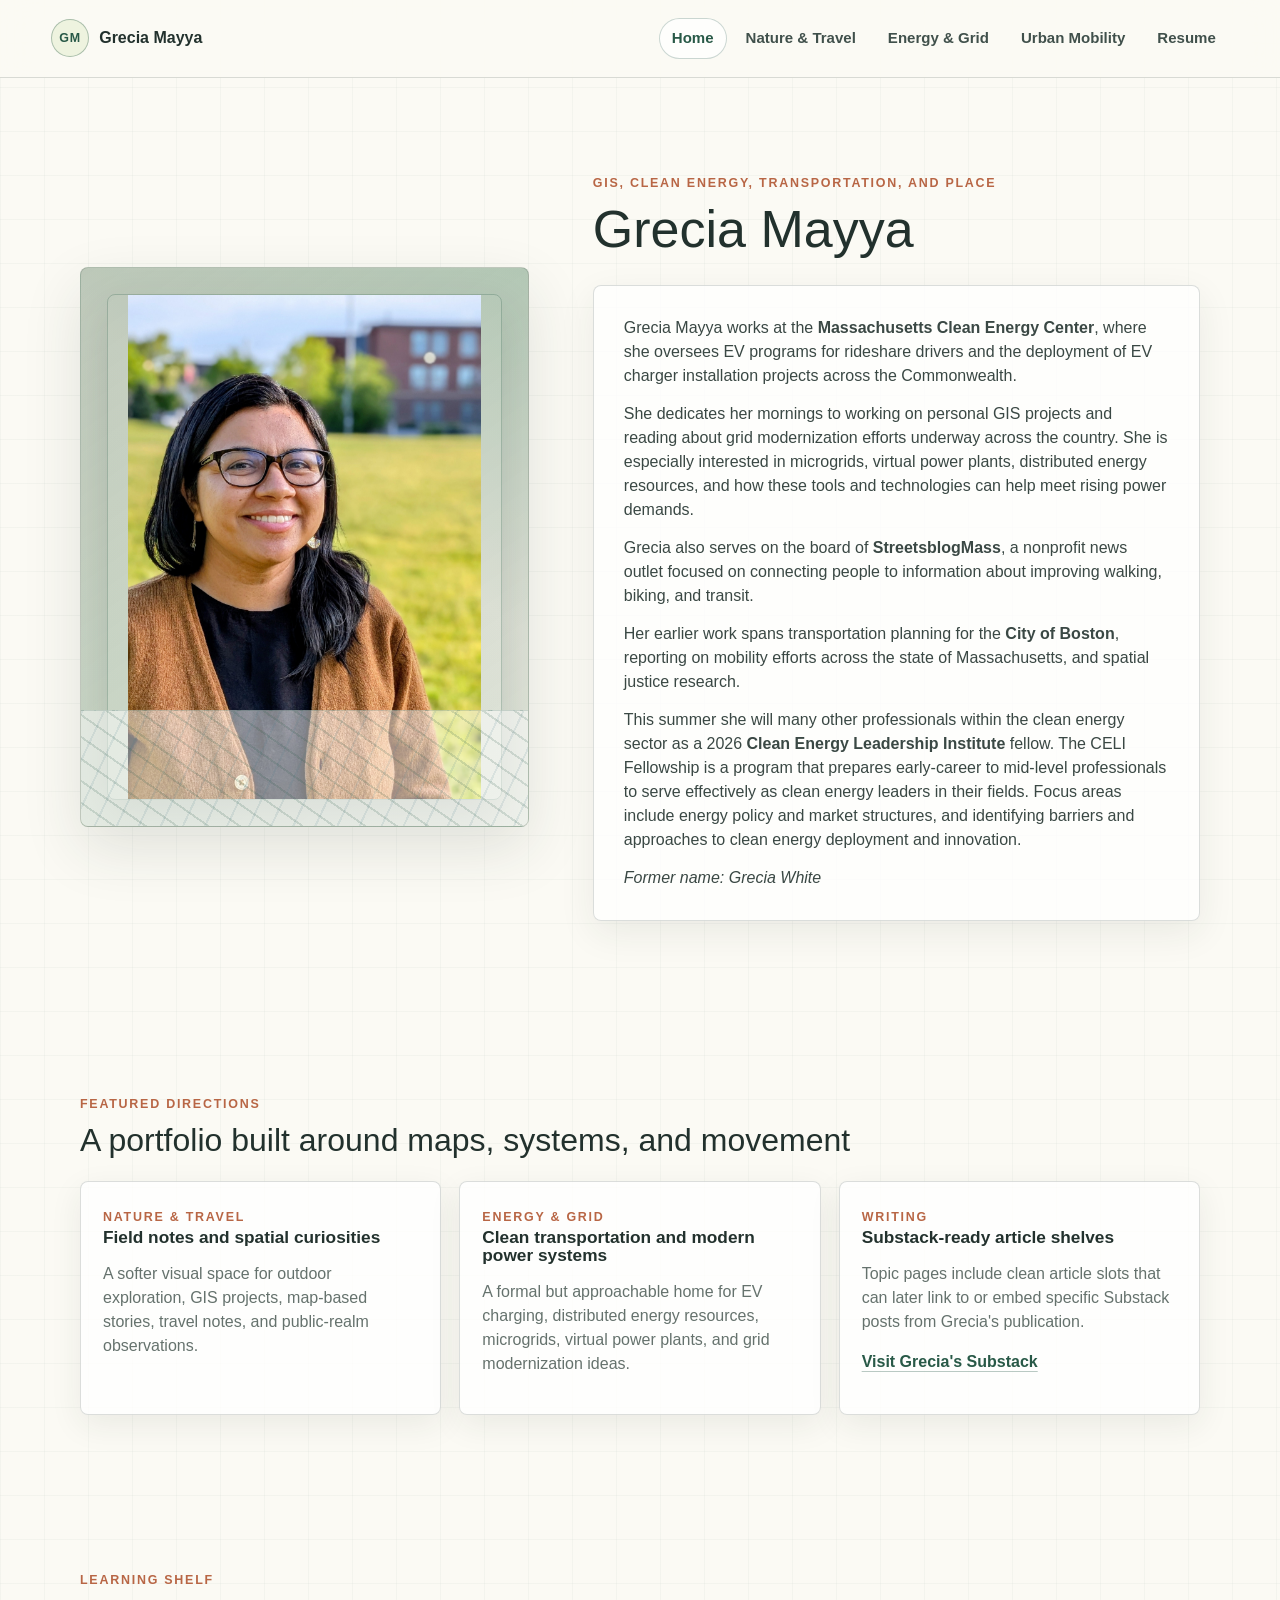
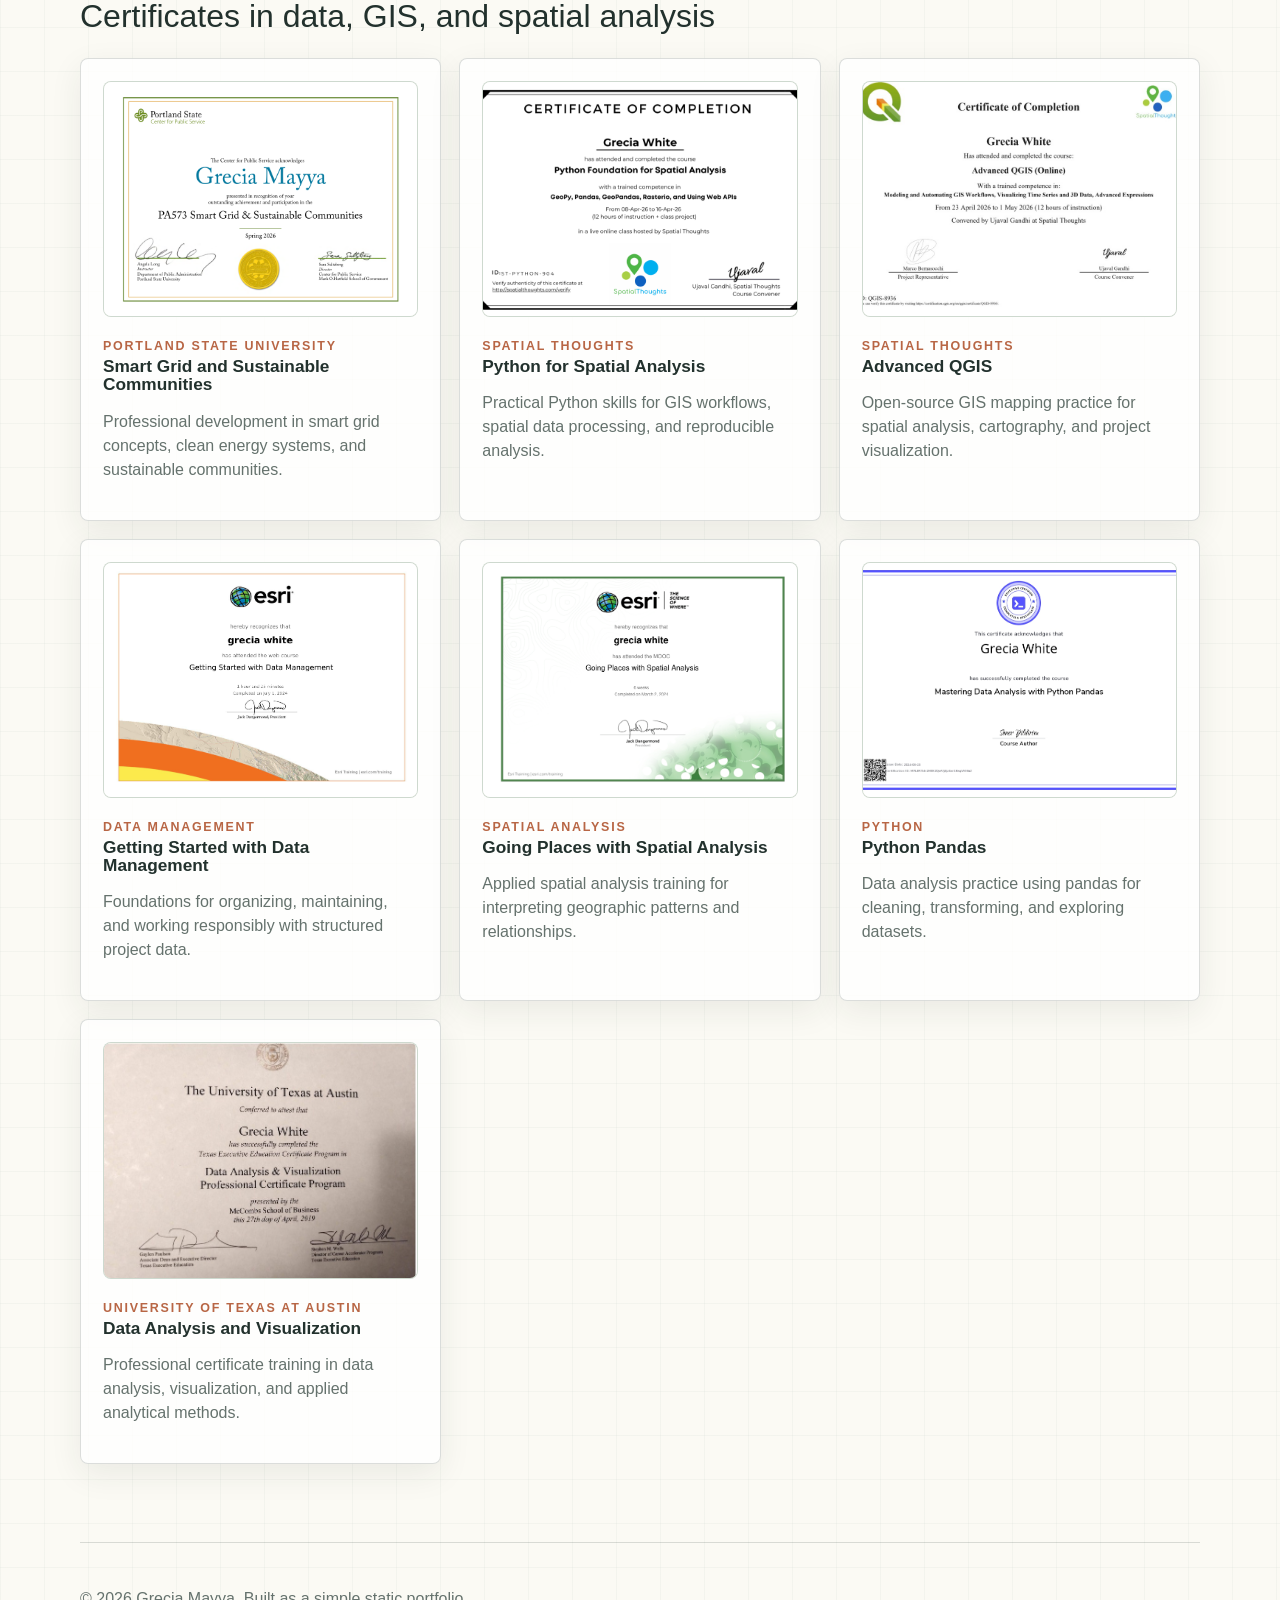
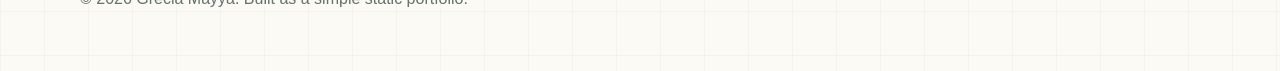
==== index.html @ 23f33b99 "Publish personal website" ====
<!doctype html>
<html lang="en">
  <head>
    <meta charset="utf-8">
    <meta name="viewport" content="width=device-width, initial-scale=1">
    <title>Grecia Mayya | GIS, Energy, and Public Realm</title>
    <meta
      name="description"
      content="Personal website for Grecia Mayya, featuring work across clean energy, GIS, transportation, nature, and public-interest maps."
    >
    <link rel="stylesheet" href="styles.css">
  </head>
  <body>
    <header class="site-header">
      <a class="brand" href="index.html" aria-label="Grecia Mayya home">
        <span class="brand-mark" aria-hidden="true">GM</span>
        <span>Grecia Mayya</span>
      </a>
      <nav class="site-nav" aria-label="Primary navigation">
        <a class="active" href="index.html">Home</a>
        <a href="nature-travel.html">Nature &amp; Travel</a>
        <a href="energy-grid.html">Energy &amp; Grid</a>
        <a href="urban-mobility.html">Urban Mobility</a>
        <a href="resume.html">Resume</a>
      </nav>
    </header>

    <main>
      <section class="hero home-hero" aria-labelledby="home-title">
        <div class="portrait-panel">
          <img class="portrait-photo" src="assets/headshot.jpg" alt="Headshot of Grecia Mayya">
          <div class="map-strip" aria-hidden="true"></div>
        </div>

        <div class="hero-copy">
          <p class="eyebrow">GIS, clean energy, transportation, and place</p>
          <h1 id="home-title">Grecia Mayya</h1>
         
          <div class="bio-card">
            <p>
              Grecia Mayya works at the <strong>Massachusetts Clean Energy Center</strong>, where she oversees EV
              programs for rideshare drivers and the deployment of EV charger installation projects
              across the Commonwealth.
            </p>
            <p>
              She dedicates her mornings to working on personal GIS projects and reading about grid modernization
              efforts underway across the country. She is especially
              interested in microgrids, virtual power plants, distributed energy resources, and how
              these tools and technologies can help meet rising power demands.
            </p>
            <p>
              Grecia also serves on the board of <strong>StreetsblogMass</strong>, a nonprofit news outlet focused on
              connecting people to information about improving walking, biking, and transit.
            </p>
            <p>
              Her earlier work spans transportation planning for the <strong>City of Boston</strong>, 
              reporting on mobility efforts across the state of Massachusetts, and
              spatial justice research.
            </p>
            <p>

              This summer she will many other professionals within the clean energy sector 
              as a 2026 <strong>Clean Energy Leadership Institute</strong> fellow. The CELI Fellowship is a program that prepares 
              early-career to mid-level professionals to serve effectively as clean energy leaders in their fields.
              Focus areas include energy policy and market structures, and identifying barriers and approaches 
              to clean energy deployment and innovation.

              </p>
<p>
 
              <em>Former name: Grecia White</em>
            </p>
          </div>
        </div>
      </section>

      <section class="section overview-section" aria-labelledby="featured-work">
        <div class="section-heading">
          <p class="eyebrow">Featured directions</p>
          <h2 id="featured-work">A portfolio built around maps, systems, and movement</h2>
        </div>
        <div class="feature-grid">
          <article class="feature-card">
            <span class="card-kicker">Nature &amp; Travel</span>
            <h3>Field notes and spatial curiosities</h3>
            <p>
              A softer visual space for outdoor exploration, GIS projects, map-based stories, travel
              notes, and public-realm observations.
            </p>
          </article>
          <article class="feature-card">
            <span class="card-kicker">Energy &amp; Grid</span>
            <h3>Clean transportation and modern power systems</h3>
            <p>
              A formal but approachable home for EV charging, distributed energy resources,
              microgrids, virtual power plants, and grid modernization ideas.
            </p>
          </article>
          <article class="feature-card">
            <span class="card-kicker">Writing</span>
            <h3>Substack-ready article shelves</h3>
            <p>
              Topic pages include clean article slots that can later link to or embed specific
              Substack posts from Grecia's publication.
            </p>
            <a class="text-link" href="https://greciawhite.substack.com" target="_blank" rel="noreferrer">
              Visit Grecia's Substack
            </a>
          </article>
        </div>
      </section>

      <section class="section certificate-section" aria-labelledby="certificates-title">
        <div class="section-heading split-heading">
          <div>
            <p class="eyebrow">Learning shelf</p>
            <h2 id="certificates-title">Certificates in data, GIS, and spatial analysis</h2>
          </div>
        </div>

        <div class="certificate-grid">
          <a class="certificate-card" href="assets/certificates/Grecia Mayya  Smart Grid Certificate (1).pdf" target="_blank" rel="noreferrer">
            <img class="certificate-preview" src="assets/certificates/smart-grid-certificate.png" alt="Smart Grid and Sustainable Communities certificate preview">
            <span class="card-kicker">Portland State University</span>
            <h3>Smart Grid and Sustainable Communities</h3>
            <p>Professional development in smart grid concepts, clean energy systems, and sustainable communities.</p>
          </a>

          <a class="certificate-card" href="assets/certificates/spatial-thoughts-python.pdf" target="_blank" rel="noreferrer">
            <img class="certificate-preview" src="assets/certificates/spatial-thoughts-python.png" alt="Python for Spatial Analysis certificate preview">
            <span class="card-kicker">Spatial Thoughts</span>
            <h3>Python for Spatial Analysis</h3>
            <p>Practical Python skills for GIS workflows, spatial data processing, and reproducible analysis.</p>
          </a>

          <a class="certificate-card" href="assets/certificates/spatial-thoughts-qgis.jpg" target="_blank" rel="noreferrer">
            <img class="certificate-preview" src="assets/certificates/spatial-thoughts-qgis.jpg" alt="QGIS certificate preview">
            <span class="card-kicker">Spatial Thoughts</span>
            <h3>Advanced QGIS</h3>
            <p>Open-source GIS mapping practice for spatial analysis, cartography, and project visualization.</p>
          </a>

          <a class="certificate-card" href="assets/certificates/data-management.pdf" target="_blank" rel="noreferrer">
            <img class="certificate-preview" src="assets/certificates/data-management.png" alt="Getting Started with Data Management certificate preview">
            <span class="card-kicker">Data management</span>
            <h3>Getting Started with Data Management</h3>
            <p>Foundations for organizing, maintaining, and working responsibly with structured project data.</p>
          </a>

          <a class="certificate-card" href="assets/certificates/spatial-analysis.pdf" target="_blank" rel="noreferrer">
            <img class="certificate-preview" src="assets/certificates/spatial-analysis.png" alt="Going Places with Spatial Analysis certificate preview">
            <span class="card-kicker">Spatial analysis</span>
            <h3>Going Places with Spatial Analysis</h3>
            <p>Applied spatial analysis training for interpreting geographic patterns and relationships.</p>
          </a>

          <a class="certificate-card" href="assets/certificates/python-pandas.pdf" target="_blank" rel="noreferrer">
            <img class="certificate-preview" src="assets/certificates/python-pandas.png" alt="Python Pandas certificate preview">
            <span class="card-kicker">Python</span>
            <h3>Python Pandas</h3>
            <p>Data analysis practice using pandas for cleaning, transforming, and exploring datasets.</p>
          </a>

          <a class="certificate-card" href="assets/certificates/UT_Data_Analysis.jpg" target="_blank" rel="noreferrer">
            <img class="certificate-preview" src="assets/certificates/UT_Data_Analysis.jpg" alt="UT Data Analysis certificate preview">
            <span class="card-kicker">University of Texas at Austin</span>
            <h3>Data Analysis and Visualization</h3>
            <p>Professional certificate training in data analysis, visualization, and applied analytical methods.</p>
          </a>
        </div>
      </section>
    </main>

    <footer class="site-footer">
      <p>&copy; 2026 Grecia Mayya. Built as a simple static portfolio.</p>
    </footer>
  </body>
</html>
---- styles.css ----
:root {
  --ink: #22312d;
  --muted: #65726d;
  --paper: #fbfaf4;
  --paper-warm: #f4f0e3;
  --surface: #ffffff;
  --surface-soft: #f7f8ef;
  --forest: #285947;
  --moss: #7f9d73;
  --fern: #dce7c9;
  --clay: #b86645;
  --river: #4b7c8a;
  --grid: #2f5268;
  --gold: #d6a94b;
  --line: rgba(34, 49, 45, 0.16);
  --shadow: 0 22px 60px rgba(36, 49, 43, 0.12);
  --radius: 8px;
  --max-width: 1120px;
  --font-main: "Antique Olive", "Arial Nova", Arial, "Helvetica Neue", Helvetica, sans-serif;
  --font-display: "Aptos Display", "Segoe UI", "Helvetica Neue", Arial, sans-serif;
}

* {
  box-sizing: border-box;
}

html {
  color: var(--ink);
  background: var(--paper);
  font-family: var(--font-main);
  line-height: 1.5;
}

body {
  margin: 0;
  min-width: 320px;
  background:
    linear-gradient(90deg, rgba(40, 89, 71, 0.035) 1px, transparent 1px),
    linear-gradient(0deg, rgba(40, 89, 71, 0.035) 1px, transparent 1px),
    var(--paper);
  background-size: 44px 44px;
}

body.nature-page,
body.energy-page,
body.mobility-page,
body.resume-page {
  background:
    linear-gradient(90deg, rgba(184, 102, 69, 0.035) 1px, transparent 1px),
    linear-gradient(0deg, rgba(75, 124, 138, 0.035) 1px, transparent 1px),
    #fbf8f1;
  background-size: 52px 52px, 52px 52px, auto;
}

a {
  color: inherit;
}

.site-header {
  position: sticky;
  top: 0;
  z-index: 10;
  display: flex;
  align-items: center;
  justify-content: space-between;
  gap: 24px;
  padding: 18px clamp(18px, 4vw, 52px);
  border-bottom: 1px solid var(--line);
  background: rgba(251, 250, 244, 0.92);
  backdrop-filter: blur(16px);
}

.brand {
  display: inline-flex;
  align-items: center;
  gap: 10px;
  color: var(--ink);
  font-weight: 800;
  text-decoration: none;
  white-space: nowrap;
}

.brand-mark {
  display: inline-grid;
  width: 38px;
  height: 38px;
  place-items: center;
  border: 1px solid rgba(40, 89, 71, 0.35);
  border-radius: 50%;
  background: #eef3df;
  color: var(--forest);
  font-size: 0.78rem;
  letter-spacing: 0.08em;
}

.site-nav {
  display: flex;
  align-items: center;
  justify-content: flex-end;
  gap: 6px;
  flex-wrap: wrap;
}

.site-nav a {
  min-height: 40px;
  display: inline-flex;
  align-items: center;
  padding: 8px 12px;
  border: 1px solid transparent;
  border-radius: 999px;
  color: #40504b;
  font-size: 0.94rem;
  font-weight: 700;
  text-decoration: none;
}

.site-nav a:hover,
.site-nav a:focus-visible,
.site-nav a.active {
  border-color: rgba(40, 89, 71, 0.24);
  background: rgba(255, 255, 255, 0.78);
  color: var(--forest);
  outline: none;
}

main {
  width: min(var(--max-width), calc(100% - 32px));
  margin: 0 auto;
}

.hero,
.page-hero {
  padding: clamp(48px, 8vw, 96px) 0;
}

.home-hero {
  display: grid;
  grid-template-columns: minmax(280px, 0.85fr) minmax(320px, 1.15fr);
  gap: clamp(28px, 5vw, 64px);
  align-items: center;
  min-height: calc(100vh - 78px);
}

.portrait-panel {
  position: relative;
  min-height: 560px;
  border: 1px solid var(--line);
  border-radius: 8px;
  overflow: hidden;
  background:
    linear-gradient(145deg, rgba(40, 89, 71, 0.28), rgba(75, 124, 138, 0.12)),
    linear-gradient(35deg, #e8eedb 0%, #faf5e8 58%, #d8e4d0 100%);
  box-shadow: var(--shadow);
}

.portrait-photo {
  position: absolute;
  inset: 26px;
  border: 1px solid rgba(40, 89, 71, 0.26);
  border-radius: 8px;
  width: calc(100% - 52px);
  height: calc(100% - 52px);
  object-fit: contain;
  object-position: center;
  box-shadow: 0 18px 44px rgba(36, 49, 43, 0.16);
}

.map-strip {
  position: absolute;
  right: 0;
  bottom: 0;
  left: 0;
  height: 116px;
  border-top: 1px solid rgba(40, 89, 71, 0.18);
  background:
    repeating-linear-gradient(35deg, rgba(40, 89, 71, 0.16) 0 2px, transparent 2px 18px),
    repeating-linear-gradient(115deg, rgba(75, 124, 138, 0.12) 0 2px, transparent 2px 20px),
    rgba(255, 255, 255, 0.5);
}

.hero-copy {
  max-width: 680px;
}

.eyebrow,
.card-kicker {
  margin: 0 0 10px;
  color: var(--clay);
  font-size: 0.78rem;
  font-weight: 850;
  letter-spacing: 0.14em;
  text-transform: uppercase;
}

h1,
h2,
h3,
p {
  overflow-wrap: break-word;
}

h1,
h2,
h3 {
  margin: 0;
  line-height: 1.05;
}

h1 {
  max-width: 820px;
  font-family: var(--font-display);
  font-size: clamp(2rem, 4.2vw, 3.25rem);
  font-weight: 500;
}

h2 {
  font-family: var(--font-display);
  font-size: clamp(1.45rem, 2.5vw, 2.05rem);
  font-weight: 500;
}

h3 {
  font-family: var(--font-display);
  font-size: 1.08rem;
  font-weight: 550;
}

.lede,
.page-lede {
  max-width: 740px;
  margin: 18px 0 0;
  color: #43524d;
  font-size: clamp(1.16rem, 2.4vw, 1.45rem);
}

.bio-card {
  margin-top: 28px;
  padding: clamp(20px, 3vw, 30px);
  border: 1px solid var(--line);
  border-radius: var(--radius);
  background: rgba(255, 255, 255, 0.75);
  box-shadow: 0 12px 36px rgba(36, 49, 43, 0.08);
}

.bio-card p {
  margin: 0;
  color: #3a4844;
}

.bio-card p + p {
  margin-top: 14px;
}

.hero-actions {
  display: flex;
  gap: 12px;
  flex-wrap: wrap;
  margin-top: 26px;
}

.button {
  min-height: 46px;
  display: inline-flex;
  align-items: center;
  justify-content: center;
  padding: 11px 16px;
  border: 1px solid transparent;
  border-radius: 999px;
  font-weight: 850;
  text-decoration: none;
}

.button.primary {
  background: var(--forest);
  color: #fffdf5;
}

.button.secondary {
  border-color: rgba(40, 89, 71, 0.28);
  background: rgba(255, 255, 255, 0.7);
  color: var(--forest);
}

.section {
  padding: clamp(36px, 7vw, 78px) 0;
}

.compact-section {
  padding: clamp(28px, 5vw, 54px) 0;
}

.section-heading {
  max-width: 780px;
  margin-bottom: 24px;
}

.section-copy {
  max-width: 780px;
  margin: -6px 0 24px;
  color: var(--muted);
}

.section-copy p {
  margin: 0;
}

.subsection-heading {
  margin-top: clamp(56px, 10vw, 108px);
}

.project-section-heading {
  margin-top: 28px;
  margin-bottom: 14px;
}

.split-heading {
  max-width: none;
  display: flex;
  align-items: end;
  justify-content: space-between;
  gap: 20px;
}

.map-heading {
  max-width: 780px;
  display: flex;
  align-items: end;
  justify-content: space-between;
  gap: 20px;
}

.photo-album-section {
  padding-top: clamp(18px, 4vw, 44px);
}

.photo-collage {
  display: grid;
  grid-template-columns: 1.15fr 0.85fr 0.9fr;
  grid-template-rows: repeat(4, 160px);
  gap: 14px;
}

.photo-collage-item {
  width: 100%;
  height: 100%;
  display: block;
  border: 1px solid var(--line);
  border-radius: var(--radius);
  object-fit: cover;
  box-shadow: 0 14px 34px rgba(36, 49, 43, 0.09);
}

.photo-collage-feature {
  position: relative;
  grid-column: 1 / span 2;
  grid-row: 1 / span 4;
  overflow: hidden;
}

.photo-collage-base {
  width: 100%;
  height: 100%;
  display: block;
  object-fit: cover;
}

.photo-collage-bike {
  grid-column: 3;
  grid-row: 1 / span 2;
}

.photo-collage-tall {
  grid-column: 3;
  grid-row: 3 / span 2;
}

.feature-grid,
.media-grid,
.article-grid,
.focus-grid,
.certificate-grid {
  display: grid;
  grid-template-columns: repeat(3, minmax(0, 1fr));
  gap: 18px;
}

.article-grid {
  grid-template-columns: repeat(2, minmax(0, 1fr));
}

.wide-article-grid {
  max-width: 860px;
  grid-template-columns: 1fr;
}

.article-preview-link {
  display: block;
  max-width: 360px;
  margin: 0 auto 16px;
}

.article-thumbnail {
  width: 100%;
  display: block;
  border: 1px solid rgba(47, 82, 104, 0.18);
  border-radius: var(--radius);
  background: #ffffff;
}

.feature-card,
.media-card,
.article-card,
.focus-card,
.certificate-card,
.resume-block,
.sidebar-card {
  border: 1px solid var(--line);
  border-radius: var(--radius);
  background: rgba(255, 255, 255, 0.78);
  box-shadow: 0 10px 32px rgba(36, 49, 43, 0.08);
}

.feature-card,
.media-card,
.article-card,
.focus-card,
.certificate-card {
  padding: 22px;
}

.feature-card p,
.media-card p,
.article-card p,
.focus-card p,
.certificate-card p,
.resume-block p,
.sidebar-card p,
.supporting-note {
  color: var(--muted);
}

.section-note {
  max-width: 260px;
  margin: 0;
  color: var(--muted);
}

.certificate-card {
  display: block;
  color: inherit;
  text-decoration: none;
  transition: transform 160ms ease, box-shadow 160ms ease, border-color 160ms ease;
}

.certificate-card:hover,
.certificate-card:focus-visible {
  transform: translateY(-3px);
  border-color: rgba(40, 89, 71, 0.32);
  box-shadow: 0 16px 38px rgba(36, 49, 43, 0.12);
  outline: none;
}

.certificate-preview {
  width: 100%;
  aspect-ratio: 4 / 3;
  display: grid;
  place-items: center;
  margin-bottom: 16px;
  border: 1px solid rgba(40, 89, 71, 0.18);
  border-radius: var(--radius);
  object-fit: cover;
  background: #f3f5ec;
}

.pdf-preview {
  background:
    linear-gradient(90deg, rgba(40, 89, 71, 0.1) 1px, transparent 1px),
    linear-gradient(0deg, rgba(40, 89, 71, 0.08) 1px, transparent 1px),
    linear-gradient(145deg, #ffffff, #eef3df);
  background-size: 20px 20px, 20px 20px, auto;
}

.pdf-preview span {
  display: inline-grid;
  width: 56px;
  height: 56px;
  place-items: center;
  border: 1px solid rgba(184, 102, 69, 0.28);
  border-radius: 50%;
  background: rgba(255, 255, 255, 0.82);
  color: var(--clay);
  font-size: 0.78rem;
  font-weight: 900;
  letter-spacing: 0.08em;
}

.map-preview {
  background:
    repeating-linear-gradient(115deg, rgba(75, 124, 138, 0.16) 0 2px, transparent 2px 20px),
    linear-gradient(145deg, #ffffff, #eef3df);
}

.chart-preview {
  background:
    linear-gradient(160deg, transparent 56%, rgba(184, 102, 69, 0.2) 57% 60%, transparent 61%),
    linear-gradient(110deg, #ffffff, #eef3df);
}

.nature-hero,
.energy-hero,
.resume-hero {
  position: relative;
  min-height: 420px;
  display: grid;
  align-content: end;
}

.nature-page .nature-hero {
  min-height: 320px;
}

.resume-hero .button {
  margin-top: 28px;
  justify-self: start;
}

.energy-page .energy-hero {
  min-height: 300px;
  padding-bottom: clamp(24px, 4vw, 44px);
}

.nature-page .nature-hero::before {
  display: none;
}

.energy-page .energy-hero::before {
  display: none;
}

.nature-hero::before,
.energy-hero::before {
  content: "";
  position: absolute;
  inset: 28px 0 auto auto;
  width: min(44vw, 420px);
  height: 220px;
  opacity: 0.75;
  pointer-events: none;
}

.nature-hero::before {
  background:
    radial-gradient(circle at 20% 68%, rgba(127, 157, 115, 0.46) 0 14%, transparent 15%),
    radial-gradient(circle at 58% 36%, rgba(184, 102, 69, 0.25) 0 8%, transparent 9%),
    repeating-linear-gradient(128deg, rgba(75, 124, 138, 0.18) 0 2px, transparent 2px 17px);
}

.energy-hero::before {
  background:
    repeating-linear-gradient(90deg, rgba(47, 82, 104, 0.16) 0 2px, transparent 2px 30px),
    repeating-linear-gradient(0deg, rgba(214, 169, 75, 0.18) 0 2px, transparent 2px 30px);
}

.map-frame {
  width: 100%;
  aspect-ratio: 16 / 9;
  min-height: 420px;
  border: 1px solid rgba(40, 89, 71, 0.18);
  border-radius: var(--radius);
  overflow: hidden;
  background: #e5eadf;
  box-shadow: var(--shadow);
}

.compact-map-frame {
  max-width: 700px;
  min-height: 280px;
  aspect-ratio: 16 / 8;
  box-shadow: 0 12px 36px rgba(36, 49, 43, 0.1);
}

.map-frame iframe {
  width: 100%;
  height: 100%;
  border: 0;
  display: block;
}

.pdf-frame {
  width: 100%;
  border: 1px solid rgba(47, 82, 104, 0.18);
  border-radius: var(--radius);
  overflow: hidden;
  background: #ffffff;
  box-shadow: var(--shadow);
}

.resume-preview-link {
  display: block;
}

.resume-preview-image {
  width: 100%;
  display: block;
}

.supporting-note {
  margin: 14px 0 0;
  font-size: 0.92rem;
  font-style: italic;
}

.text-link {
  color: var(--forest);
  font-weight: 850;
  text-decoration-color: rgba(40, 89, 71, 0.32);
  text-underline-offset: 4px;
}

.project-description {
  max-width: 780px;
  margin: 22px 0 0;
  color: var(--muted);
}

.project-description p {
  margin: 0;
}

.project-description p + p,
.project-description ul + p {
  margin-top: 14px;
}

.project-description ul {
  margin: 8px 0 0;
  padding-left: 22px;
}

.project-description li {
  margin: 6px 0;
}

.project-description a {
  color: var(--forest);
  font-weight: 750;
  text-decoration-color: rgba(40, 89, 71, 0.28);
  text-underline-offset: 3px;
}

.muted-link {
  color: #7a837f;
  pointer-events: none;
}

.media-placeholder {
  min-height: 176px;
  display: grid;
  place-items: center;
  margin-bottom: 18px;
  border: 1px dashed rgba(40, 89, 71, 0.28);
  border-radius: var(--radius);
  background:
    linear-gradient(145deg, rgba(220, 231, 201, 0.75), rgba(255, 255, 255, 0.72)),
    #f3f5ec;
  color: rgba(34, 49, 45, 0.55);
  font-weight: 850;
  letter-spacing: 0.1em;
  text-transform: uppercase;
}

.chart-lines {
  background:
    linear-gradient(165deg, transparent 52%, rgba(184, 102, 69, 0.18) 53% 56%, transparent 57%),
    linear-gradient(120deg, rgba(255, 255, 255, 0.8), rgba(220, 231, 201, 0.55));
}

.map-lines,
.grid-lines {
  background:
    repeating-linear-gradient(90deg, rgba(75, 124, 138, 0.16) 0 2px, transparent 2px 22px),
    repeating-linear-gradient(0deg, rgba(40, 89, 71, 0.12) 0 2px, transparent 2px 22px),
    rgba(255, 255, 255, 0.72);
}

.formal-card .media-placeholder,
.energy-article,
.focus-card {
  border-color: rgba(47, 82, 104, 0.18);
}

.resume-layout {
  display: grid;
  grid-template-columns: minmax(0, 1fr) 320px;
  gap: 22px;
  padding: 0 0 clamp(48px, 8vw, 90px);
}

.resume-main,
.resume-sidebar {
  display: grid;
  gap: 18px;
  align-content: start;
}

.resume-block,
.sidebar-card {
  padding: 24px;
}

.resume-block h2,
.sidebar-card h2 {
  font-size: clamp(1.4rem, 3vw, 2rem);
}

.placeholder-block {
  background: rgba(255, 255, 255, 0.58);
}

.tag-list,
.plain-list {
  padding: 0;
  margin: 16px 0 0;
  list-style: none;
}

.tag-list {
  display: flex;
  flex-wrap: wrap;
  gap: 8px;
}

.tag-list li {
  padding: 7px 10px;
  border-radius: 999px;
  background: #eef3df;
  color: var(--forest);
  font-size: 0.92rem;
  font-weight: 750;
}

.plain-list li {
  padding: 8px 0;
  border-bottom: 1px solid var(--line);
  color: var(--muted);
}

.compact-list {
  margin-top: 14px;
}

.compact-list li {
  color: #4d5b56;
}

.simple-list {
  display: grid;
  max-width: 860px;
  gap: 0;
  border-top: 1px solid var(--line);
}

.simple-item {
  padding: 18px 0;
  border-bottom: 1px solid var(--line);
}

.project-kicker {
  display: block;
  margin-bottom: 10px;
  color: var(--clay);
  font-size: 0.95rem;
  font-weight: 850;
  letter-spacing: 0.12em;
  text-transform: uppercase;
}

.simple-item h3 {
  line-height: 1.25;
}

.simple-item p {
  max-width: 720px;
  margin: 8px 0 0;
  color: var(--muted);
}

.simple-item .text-link {
  display: inline-flex;
  margin-top: 10px;
}

.video-item,
.image-item {
  display: grid;
  grid-template-columns: minmax(220px, 320px) minmax(0, 1fr);
  gap: 18px;
  align-items: start;
}

.field-video,
.field-image {
  width: 100%;
  border: 1px solid rgba(40, 89, 71, 0.16);
  border-radius: var(--radius);
}

.field-video {
  background: #22312d;
  object-fit: contain;
}

.field-image {
  background: #f4f0e3;
  object-fit: cover;
}

.project-image-placeholder {
  min-height: 180px;
  display: grid;
  place-items: center;
  color: rgba(34, 49, 45, 0.55);
  font-weight: 850;
  letter-spacing: 0.1em;
  text-transform: uppercase;
}

.project-video-embed {
  width: 100%;
  aspect-ratio: 16 / 9;
  border: 1px solid rgba(40, 89, 71, 0.16);
  border-radius: var(--radius);
  overflow: hidden;
  background: #22312d;
}

.project-video-embed iframe {
  width: 100%;
  height: 100%;
  border: 0;
  display: block;
}

.story-item {
  display: grid;
  grid-template-columns: 142px minmax(0, 1fr);
  gap: 18px;
  align-items: start;
}

.story-thumbnail {
  width: 100%;
  aspect-ratio: 4 / 3;
  border: 1px solid rgba(40, 89, 71, 0.16);
  border-radius: var(--radius);
  background: #f4f0e3;
  object-fit: cover;
}

.story-item .card-kicker {
  display: block;
  margin-bottom: 8px;
}

.site-footer {
  width: min(var(--max-width), calc(100% - 32px));
  margin: 0 auto;
  padding: 28px 0 44px;
  border-top: 1px solid var(--line);
  color: var(--muted);
}

@media (max-width: 860px) {
  .site-header {
    align-items: flex-start;
    flex-direction: column;
  }

  .site-nav {
    justify-content: flex-start;
  }

  .home-hero,
  .resume-layout {
    grid-template-columns: 1fr;
  }

  .home-hero {
    min-height: auto;
  }

  .portrait-panel {
    min-height: 420px;
  }

  .photo-collage {
    grid-template-columns: 1fr;
    grid-template-rows: none;
    grid-auto-rows: 240px;
  }

  .photo-collage-feature,
  .photo-collage-bike,
  .photo-collage-tall {
    grid-column: auto;
    grid-row: auto;
  }

  .feature-grid,
  .media-grid,
  .focus-grid,
  .article-grid,
  .certificate-grid {
    grid-template-columns: 1fr;
  }

  .split-heading {
    display: block;
  }

  .map-heading {
    display: block;
  }

  .map-heading .text-link {
    display: inline-flex;
    margin-top: 12px;
  }

  .map-frame {
    min-height: 340px;
    aspect-ratio: 4 / 3;
  }

  .compact-map-frame {
    min-height: 260px;
    aspect-ratio: 16 / 10;
  }

}

@media (max-width: 520px) {
  main,
  .site-footer {
    width: min(100% - 24px, var(--max-width));
  }

  .site-header {
    padding: 14px 12px;
  }

  .brand {
    white-space: normal;
  }

  .site-nav a {
    padding: 7px 10px;
    font-size: 0.88rem;
  }

  .portrait-panel {
    min-height: 360px;
  }

  .hero-actions {
    display: grid;
  }

  .button {
    width: 100%;
  }

  .map-frame {
    min-height: 300px;
  }

  .compact-map-frame {
    min-height: 220px;
  }

  .video-item,
  .image-item {
    grid-template-columns: 1fr;
  }

  .story-item {
    grid-template-columns: 104px minmax(0, 1fr);
    gap: 14px;
  }

}
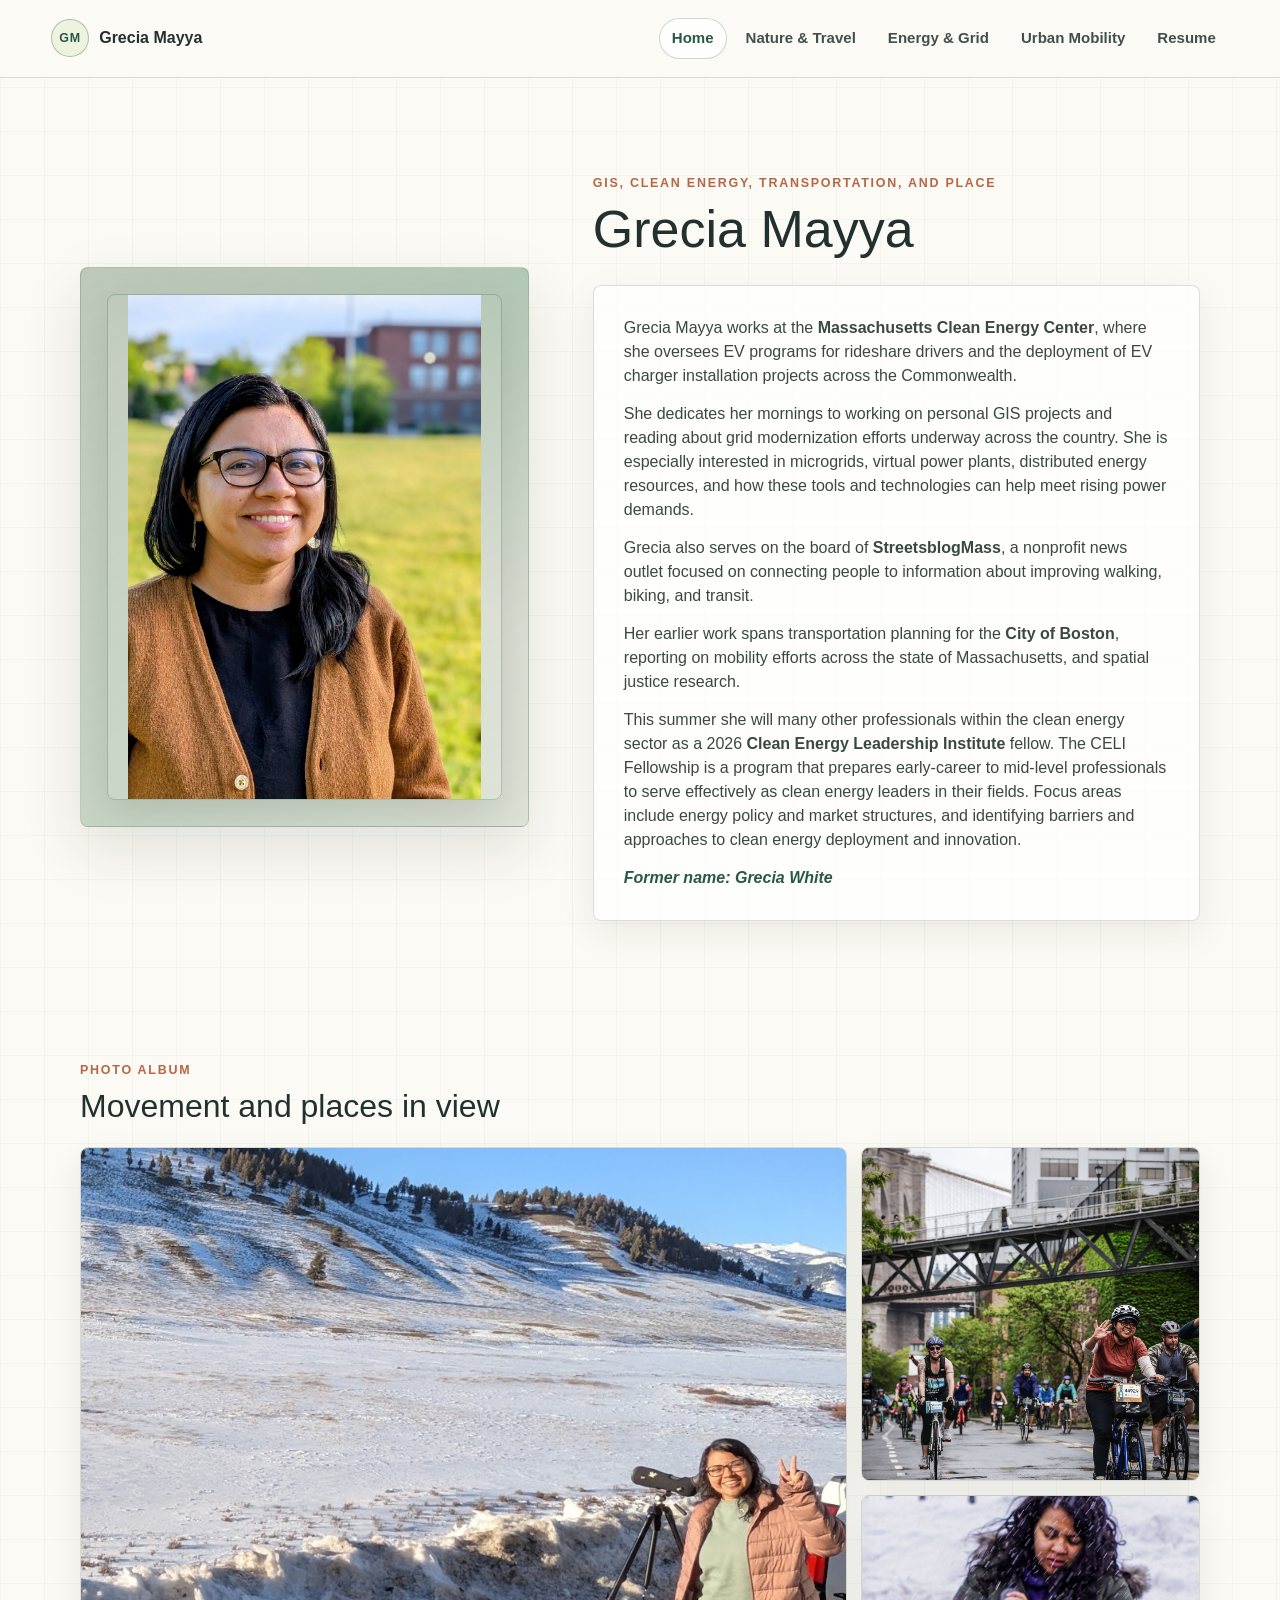
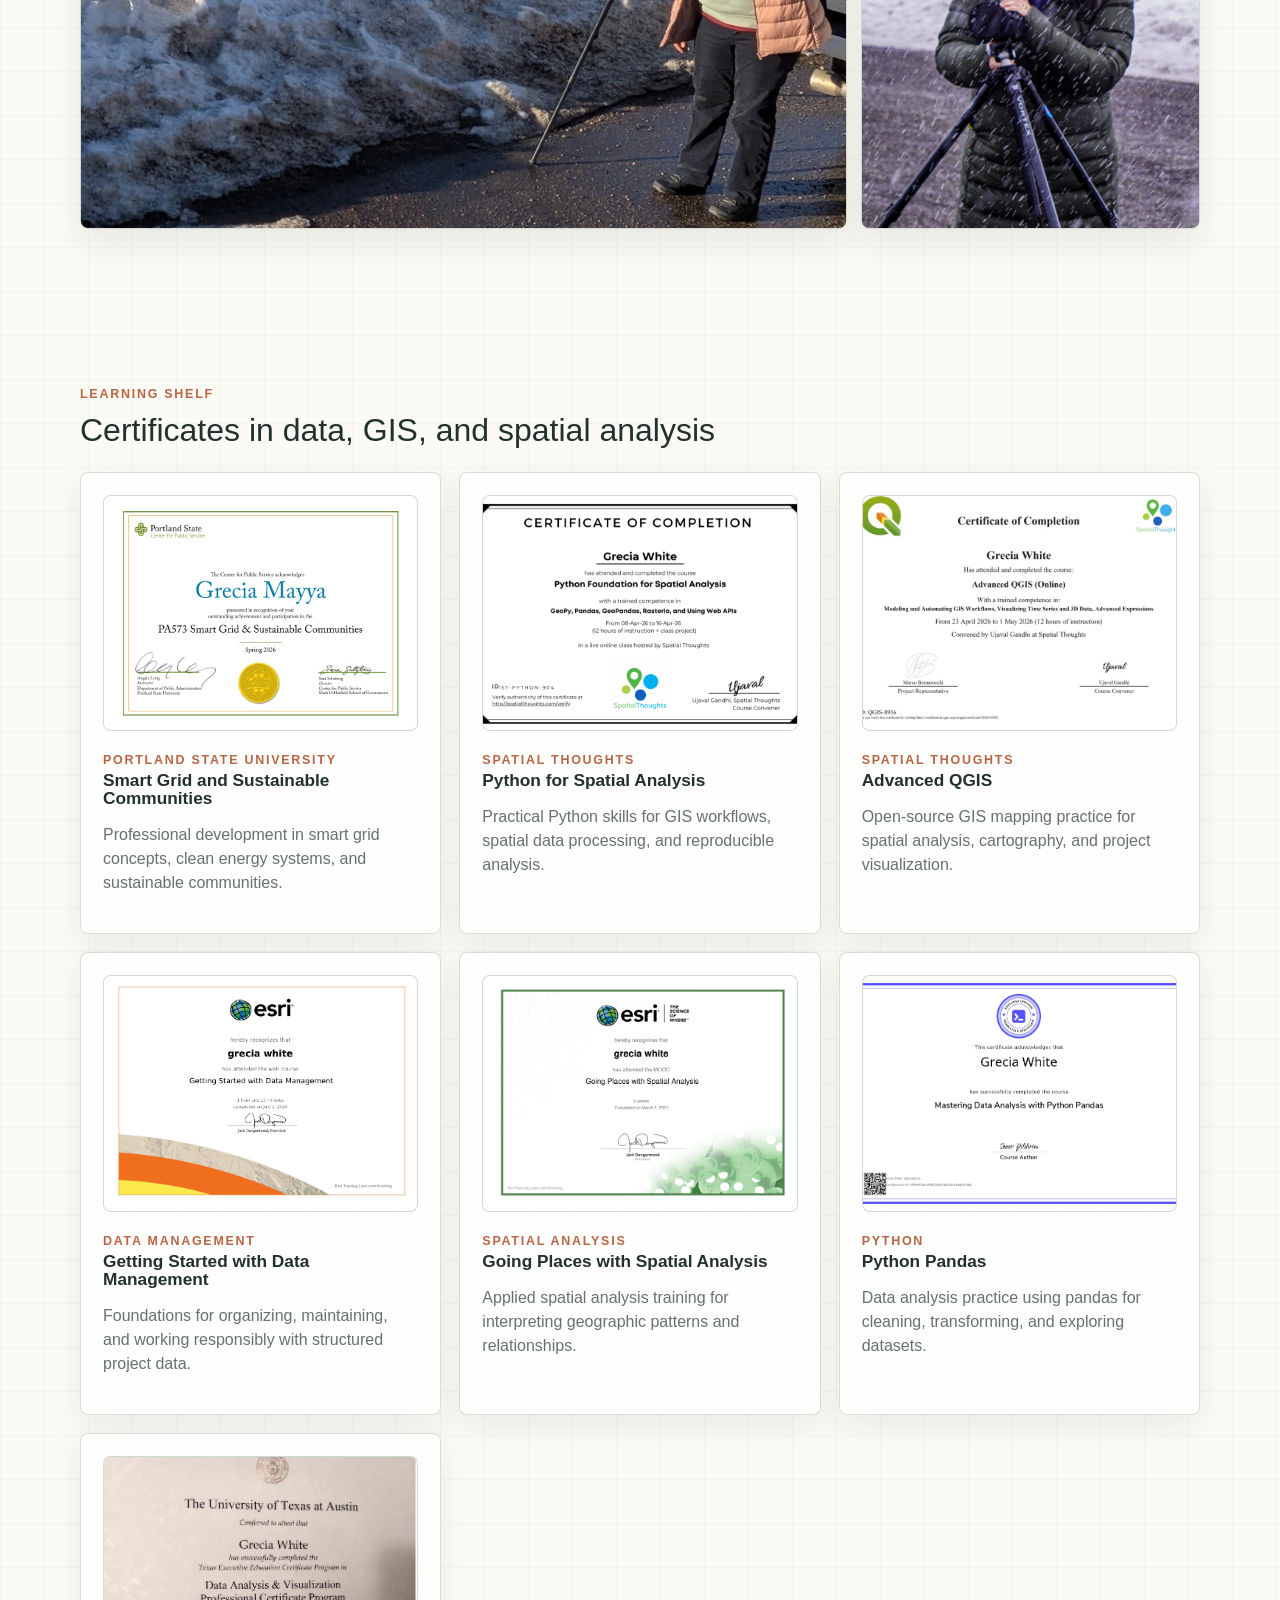
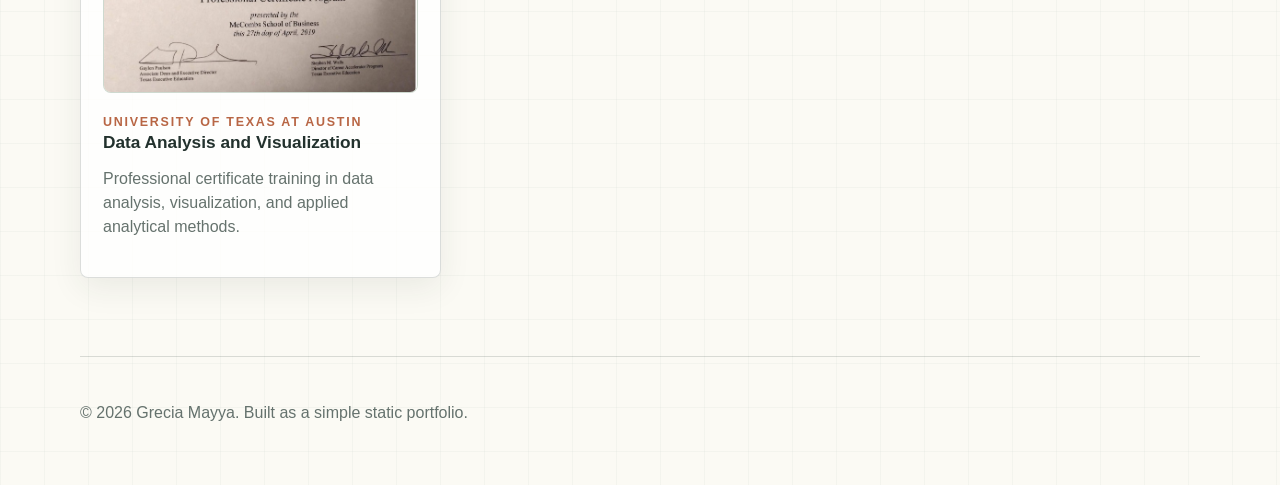
==== commit f363d809: "adjusted font, added photo album, removed middle section of main page" ====
--- a/index.html
+++ b/index.html
@@ -29,7 +29,6 @@
       <section class="hero home-hero" aria-labelledby="home-title">
         <div class="portrait-panel">
           <img class="portrait-photo" src="assets/headshot.jpg" alt="Headshot of Grecia Mayya">
-          <div class="map-strip" aria-hidden="true"></div>
         </div>
 
         <div class="hero-copy">
@@ -64,49 +63,25 @@
               early-career to mid-level professionals to serve effectively as clean energy leaders in their fields.
               Focus areas include energy policy and market structures, and identifying barriers and approaches 
               to clean energy deployment and innovation.
-
-              </p>
-<p>
- 
-              <em>Former name: Grecia White</em>
+            </p>
+            <p>
+              <em class="former-name">Former name: Grecia White</em>
             </p>
           </div>
         </div>
       </section>
 
-      <section class="section overview-section" aria-labelledby="featured-work">
+      <section class="section photo-album-section" aria-labelledby="photo-album-title">
         <div class="section-heading">
-          <p class="eyebrow">Featured directions</p>
-          <h2 id="featured-work">A portfolio built around maps, systems, and movement</h2>
+          <p class="eyebrow">Photo album</p>
+          <h2 id="photo-album-title">Movement and places in view</h2>
         </div>
-        <div class="feature-grid">
-          <article class="feature-card">
-            <span class="card-kicker">Nature &amp; Travel</span>
-            <h3>Field notes and spatial curiosities</h3>
-            <p>
-              A softer visual space for outdoor exploration, GIS projects, map-based stories, travel
-              notes, and public-realm observations.
-            </p>
-          </article>
-          <article class="feature-card">
-            <span class="card-kicker">Energy &amp; Grid</span>
-            <h3>Clean transportation and modern power systems</h3>
-            <p>
-              A formal but approachable home for EV charging, distributed energy resources,
-              microgrids, virtual power plants, and grid modernization ideas.
-            </p>
-          </article>
-          <article class="feature-card">
-            <span class="card-kicker">Writing</span>
-            <h3>Substack-ready article shelves</h3>
-            <p>
-              Topic pages include clean article slots that can later link to or embed specific
-              Substack posts from Grecia's publication.
-            </p>
-            <a class="text-link" href="https://greciawhite.substack.com" target="_blank" rel="noreferrer">
-              Visit Grecia's Substack
-            </a>
-          </article>
+        <div class="photo-collage" aria-label="Photo collage from Grecia's album">
+          <div class="photo-collage-item photo-collage-feature">
+            <img class="photo-collage-base" src="assets/photos/yellowstone.jpg" alt="Grecia birding with a spotting scope in a snowy Yellowstone landscape">
+          </div>
+          <img class="photo-collage-item photo-collage-bike" src="assets/photos/biking.jpg" alt="Grecia biking with a group on a city street near a bridge">
+          <img class="photo-collage-item photo-collage-tall" src="assets/photos/grecia1.jpg" alt="Grecia setting up a tripod during snowfall">
         </div>
       </section>
 
--- a/styles.css
+++ b/styles.css
@@ -165,19 +165,6 @@
   box-shadow: 0 18px 44px rgba(36, 49, 43, 0.16);
 }
 
-.map-strip {
-  position: absolute;
-  right: 0;
-  bottom: 0;
-  left: 0;
-  height: 116px;
-  border-top: 1px solid rgba(40, 89, 71, 0.18);
-  background:
-    repeating-linear-gradient(35deg, rgba(40, 89, 71, 0.16) 0 2px, transparent 2px 18px),
-    repeating-linear-gradient(115deg, rgba(75, 124, 138, 0.12) 0 2px, transparent 2px 20px),
-    rgba(255, 255, 255, 0.5);
-}
-
 .hero-copy {
   max-width: 680px;
 }
@@ -249,6 +236,11 @@
 
 .bio-card p + p {
   margin-top: 14px;
+}
+
+.former-name {
+  color: var(--forest);
+  font-weight: 800;
 }
 
 .hero-actions {
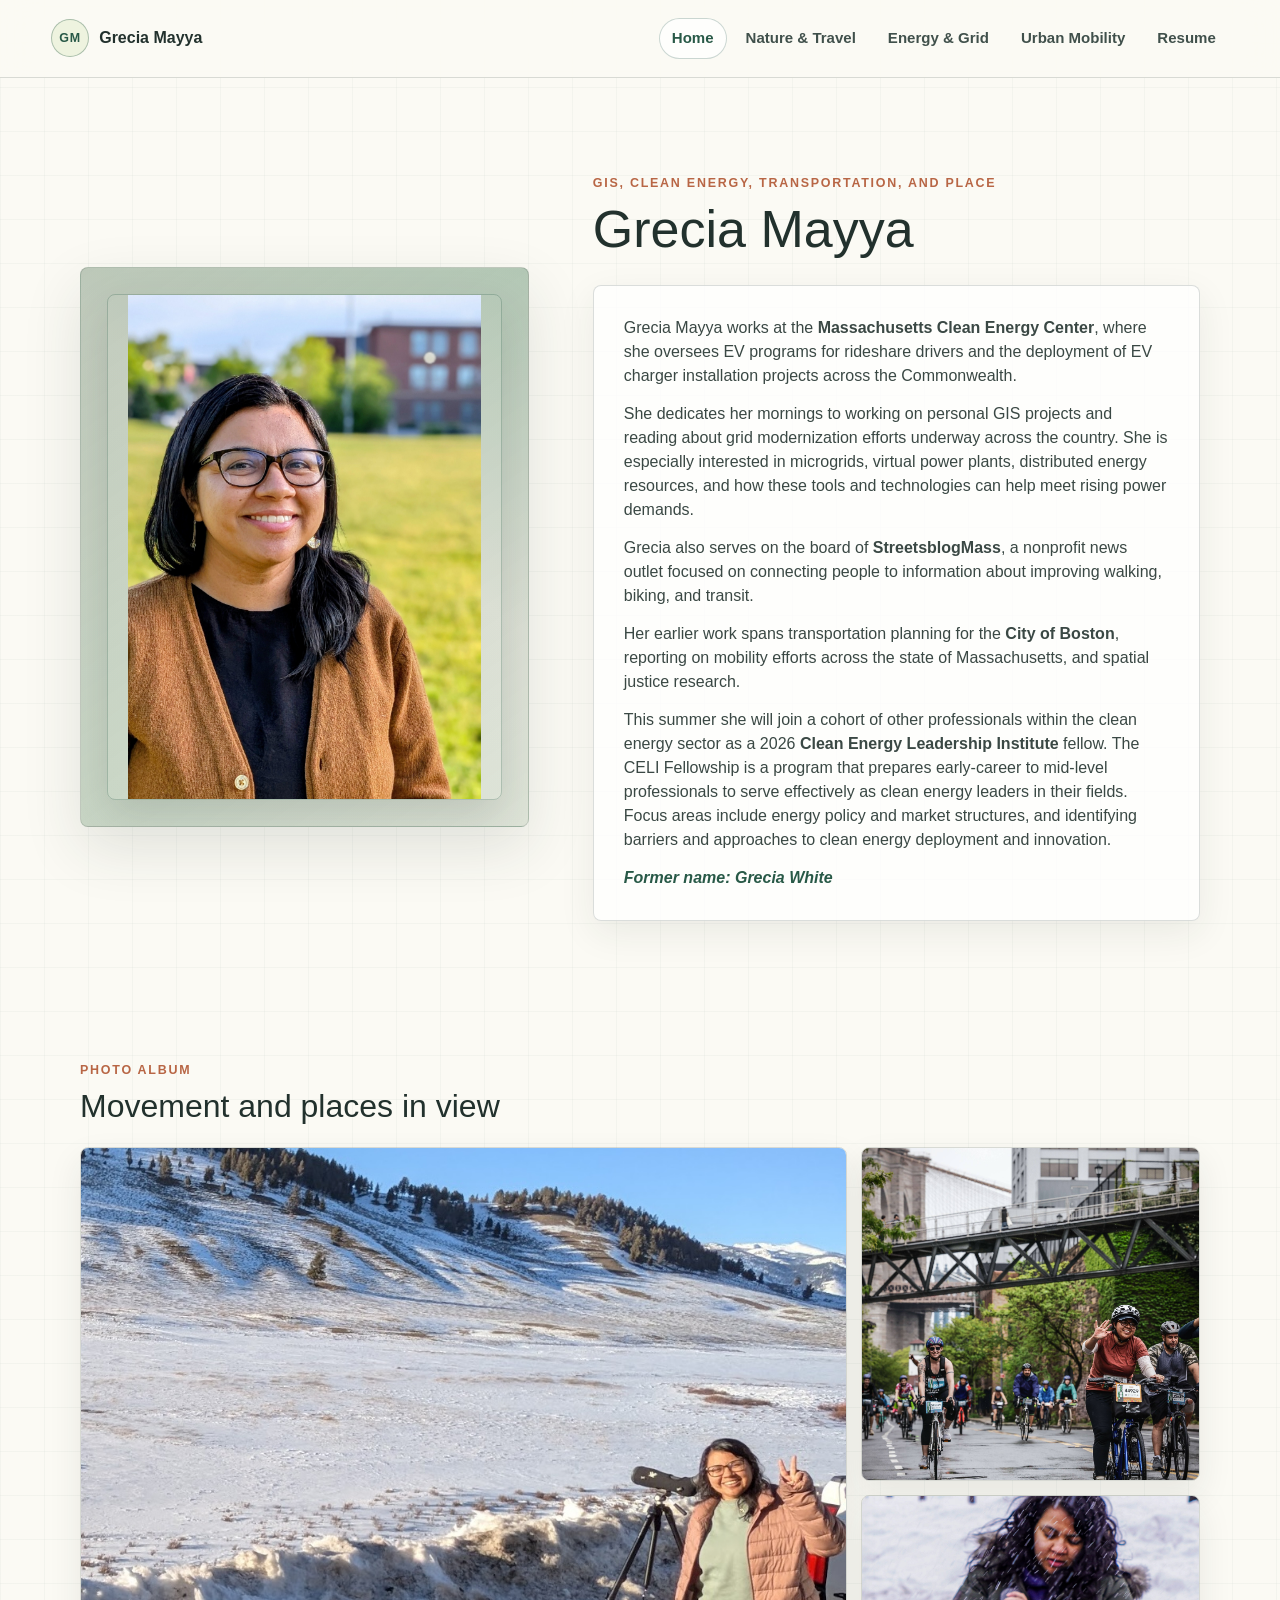
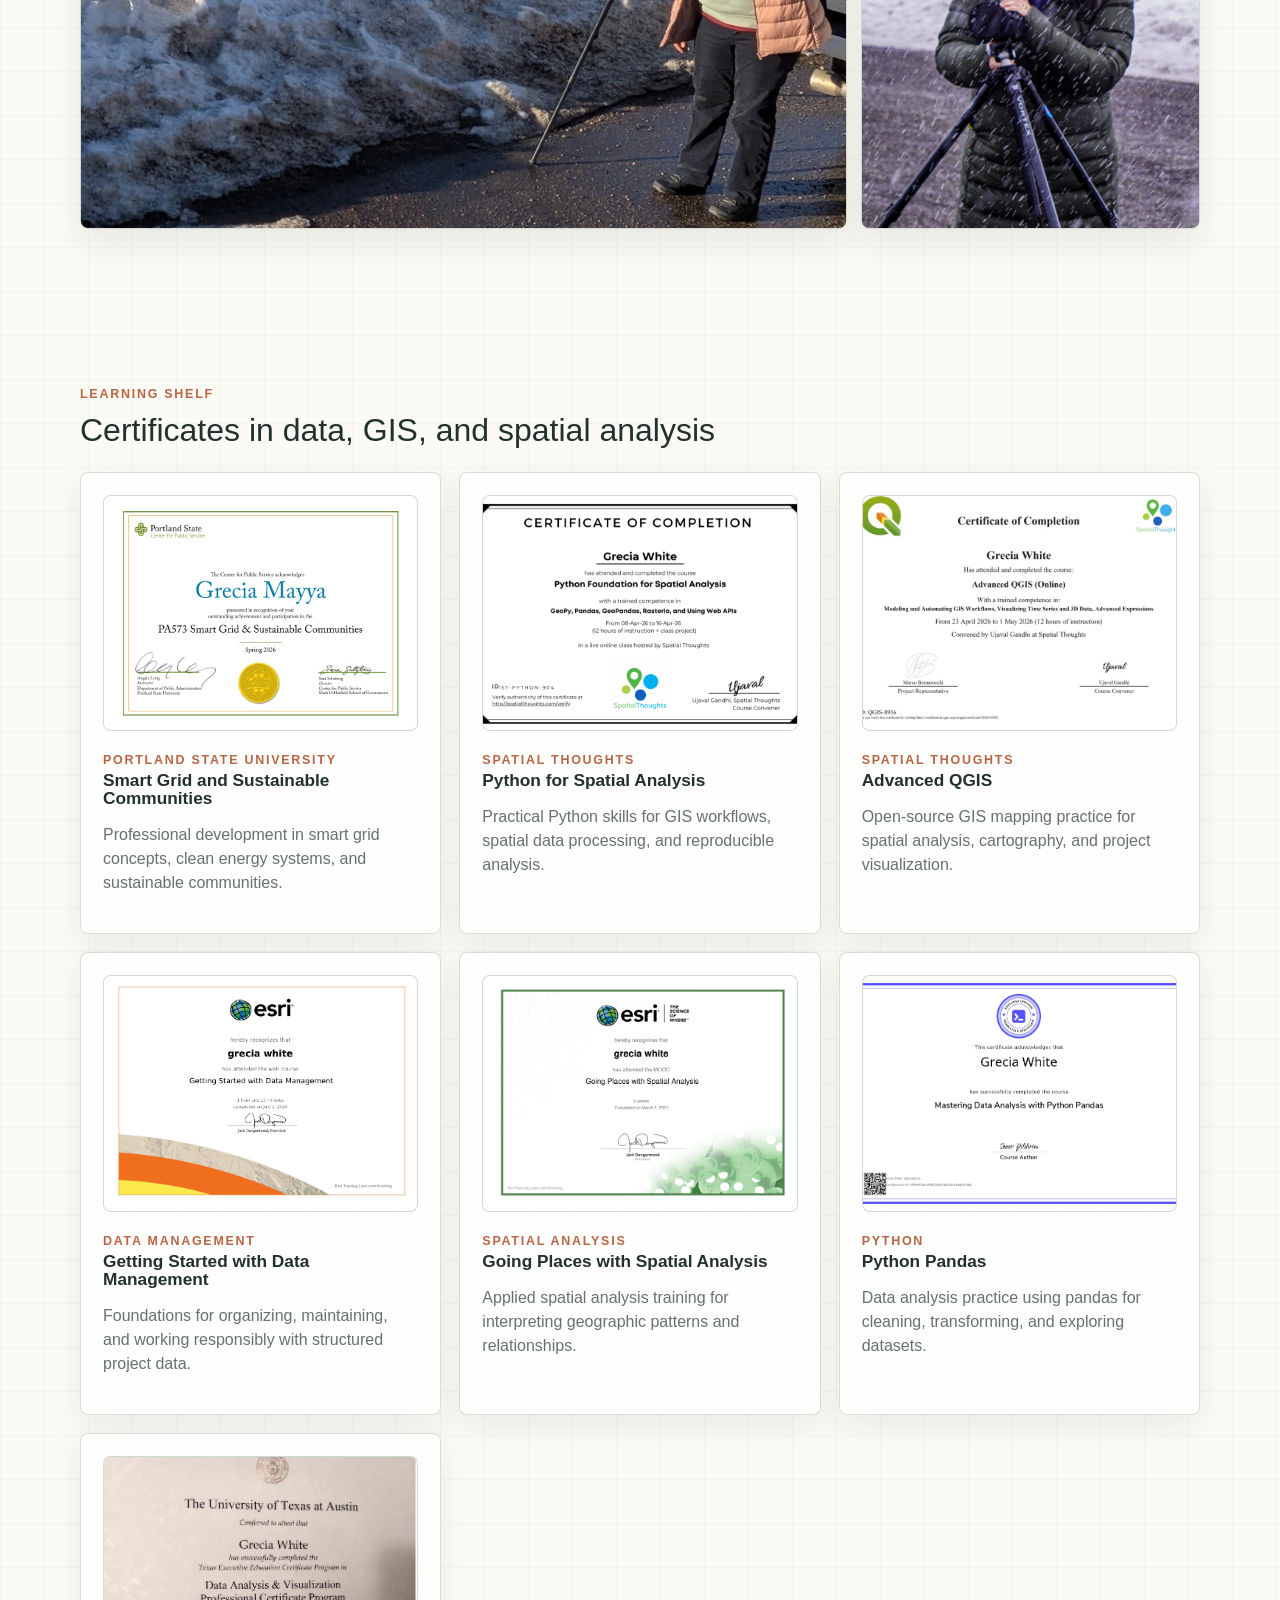
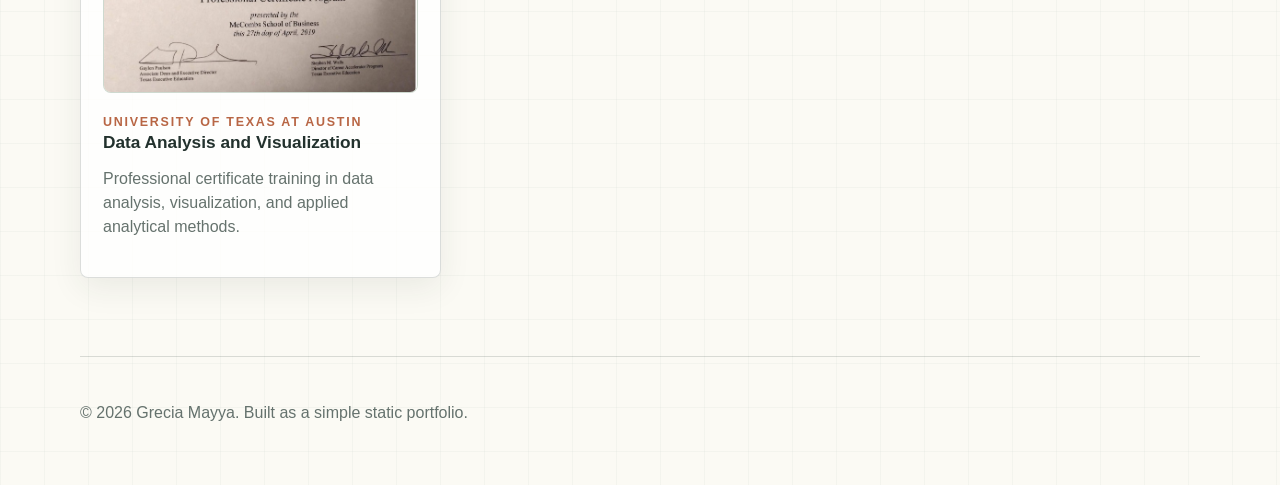
==== commit 90a6357a: "celi fellowship" ====
--- a/index.html
+++ b/index.html
@@ -58,7 +58,7 @@
             </p>
             <p>
 
-              This summer she will many other professionals within the clean energy sector 
+              This summer she will join a cohort of other professionals within the clean energy sector 
               as a 2026 <strong>Clean Energy Leadership Institute</strong> fellow. The CELI Fellowship is a program that prepares 
               early-career to mid-level professionals to serve effectively as clean energy leaders in their fields.
               Focus areas include energy policy and market structures, and identifying barriers and approaches 
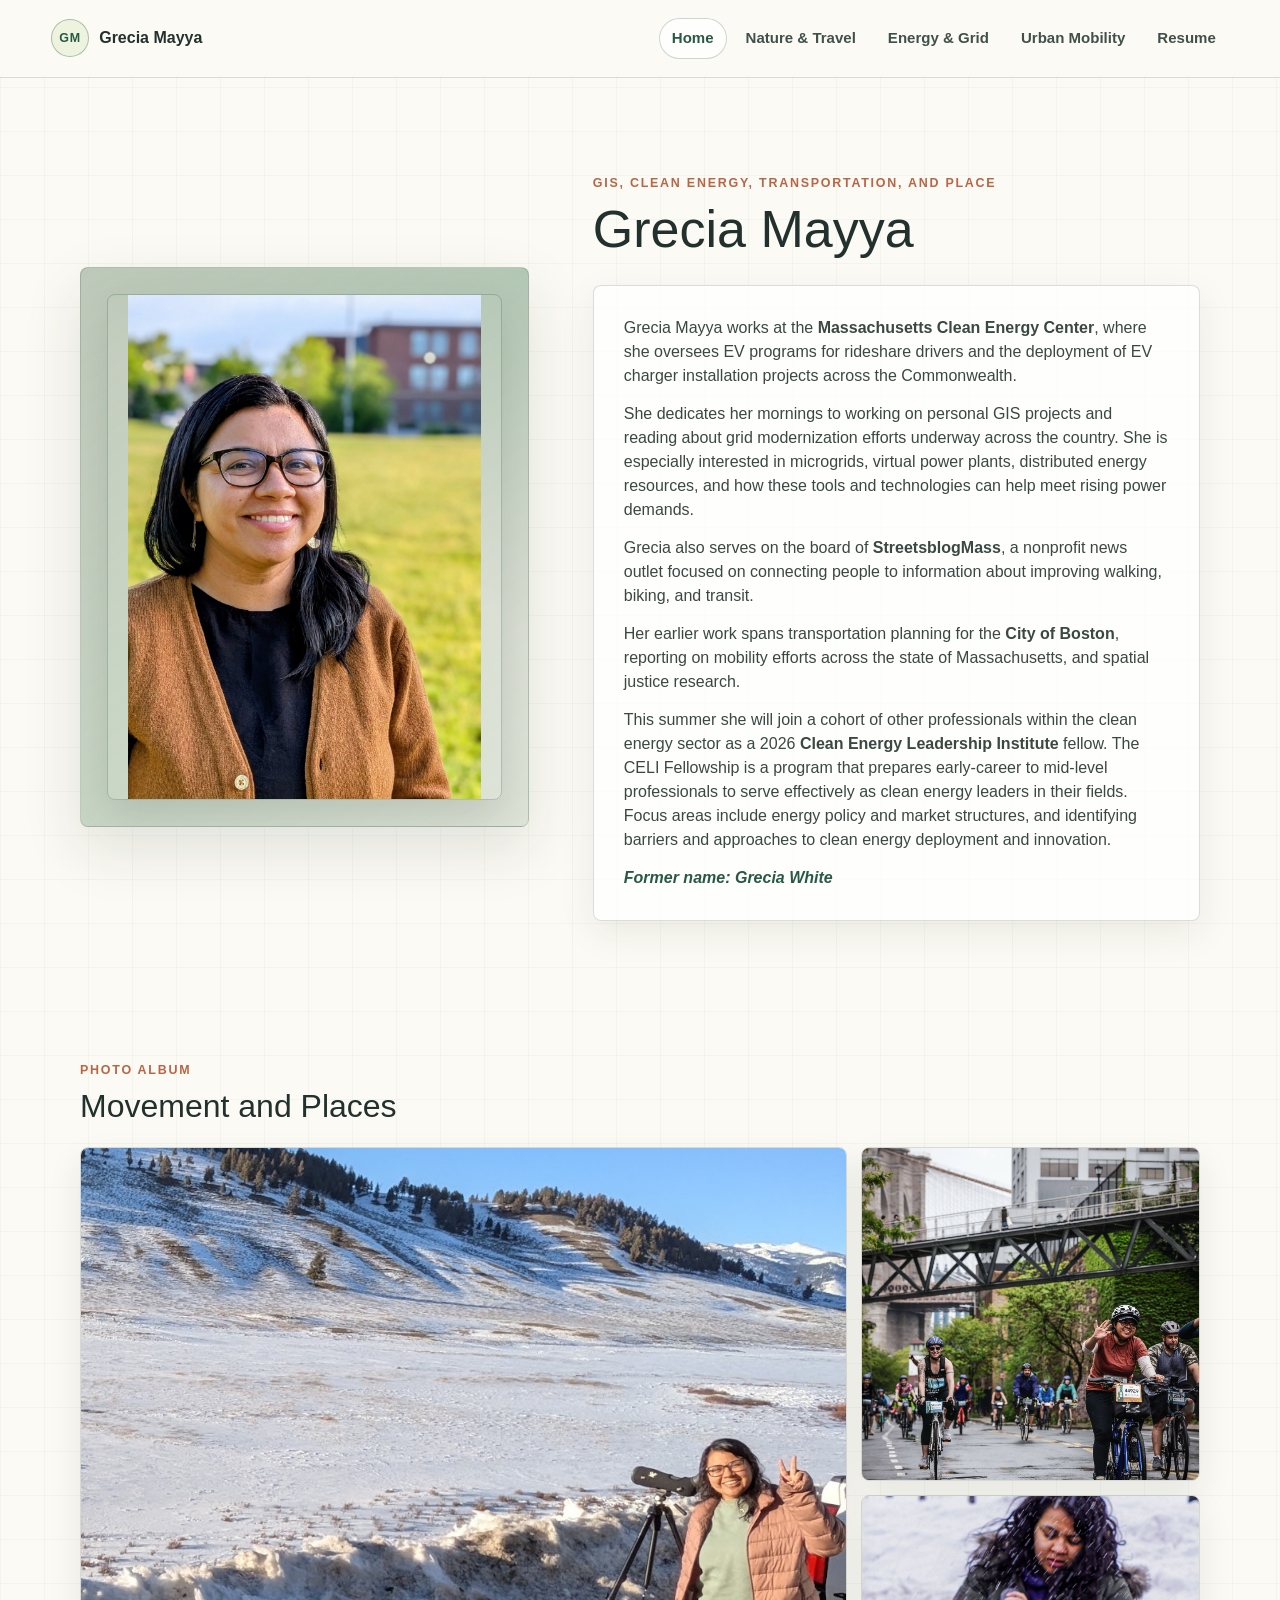
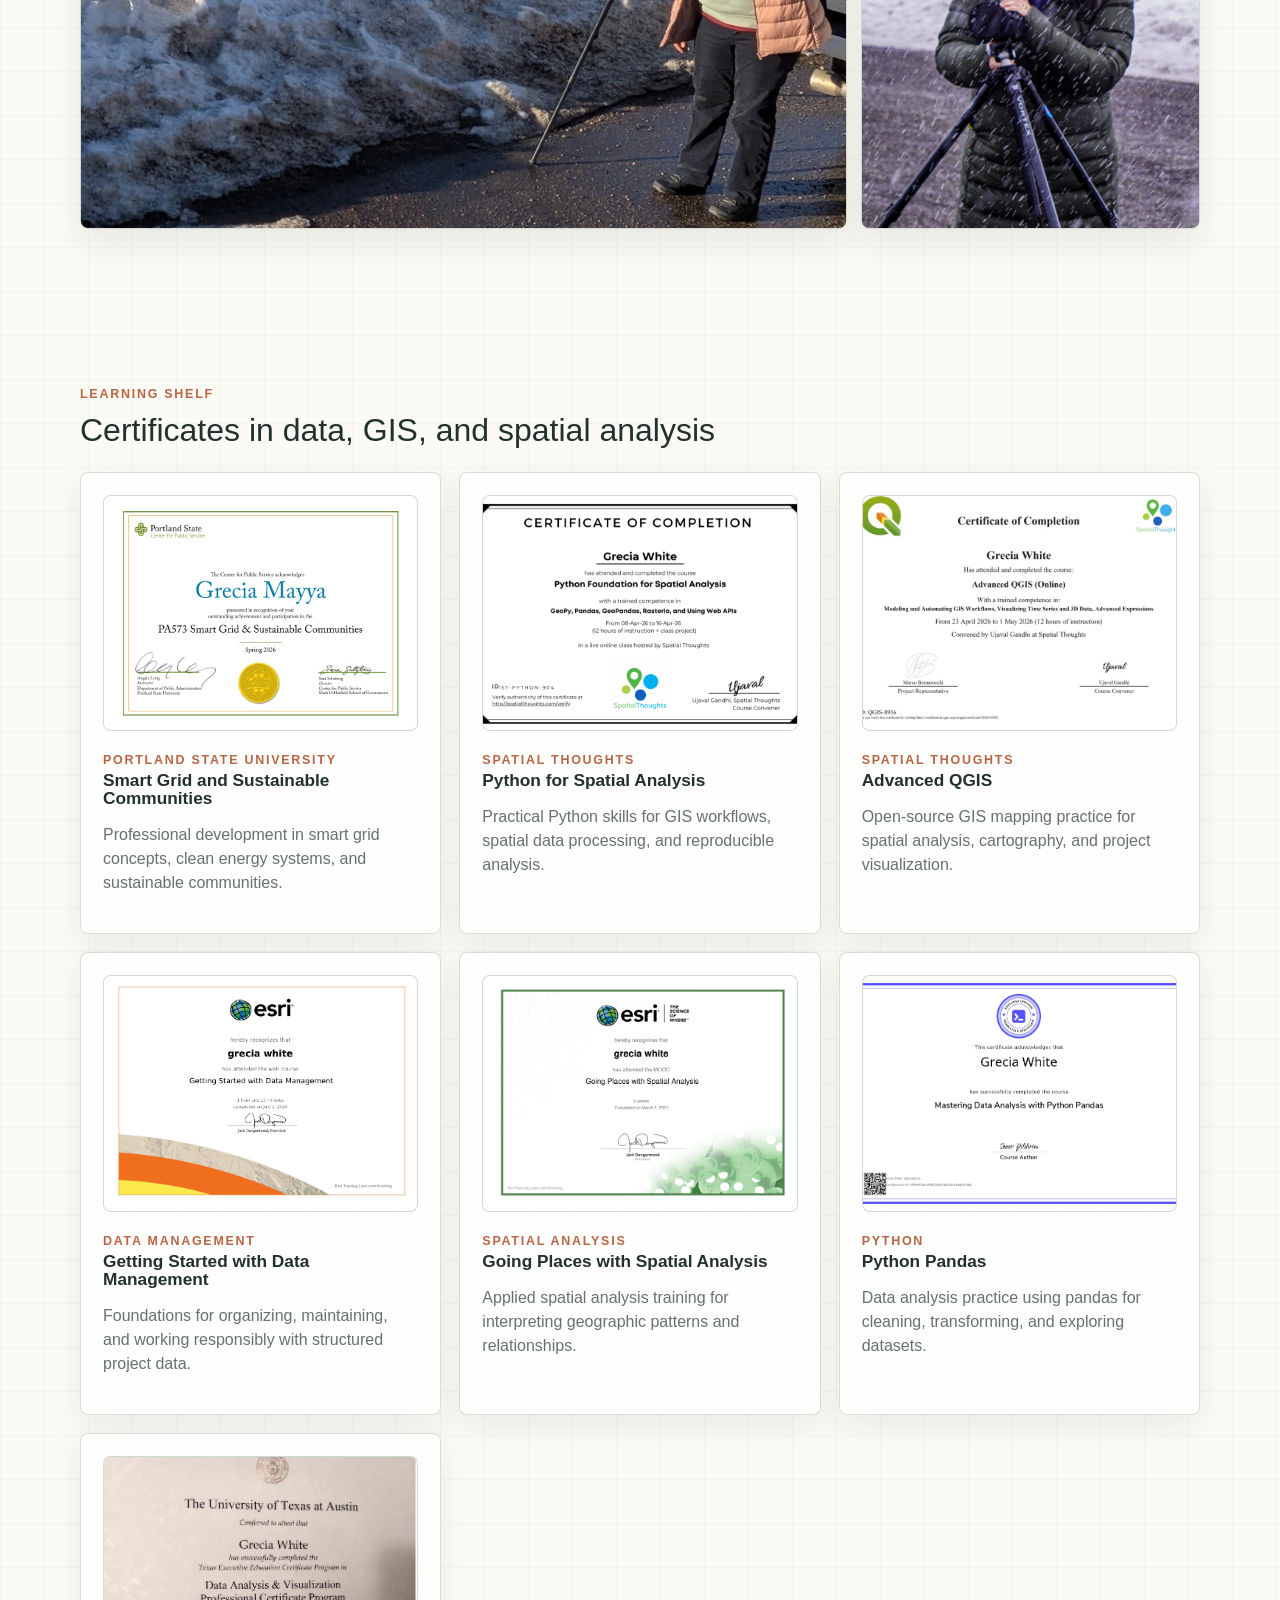
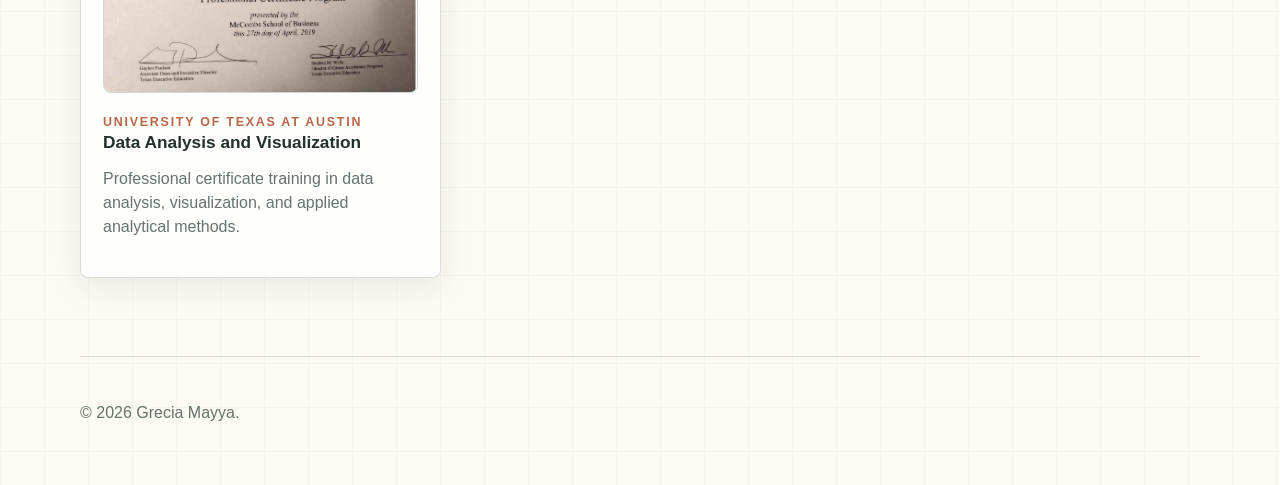
==== commit 5e37c197: "bus stop research adding description for bus stop research project" ====
--- a/index.html
+++ b/index.html
@@ -74,7 +74,7 @@
       <section class="section photo-album-section" aria-labelledby="photo-album-title">
         <div class="section-heading">
           <p class="eyebrow">Photo album</p>
-          <h2 id="photo-album-title">Movement and places in view</h2>
+          <h2 id="photo-album-title">Movement and Places </h2>
         </div>
         <div class="photo-collage" aria-label="Photo collage from Grecia's album">
           <div class="photo-collage-item photo-collage-feature">
@@ -147,7 +147,7 @@
     </main>
 
     <footer class="site-footer">
-      <p>&copy; 2026 Grecia Mayya. Built as a simple static portfolio.</p>
+      <p>&copy; 2026 Grecia Mayya.</p>
     </footer>
   </body>
 </html>
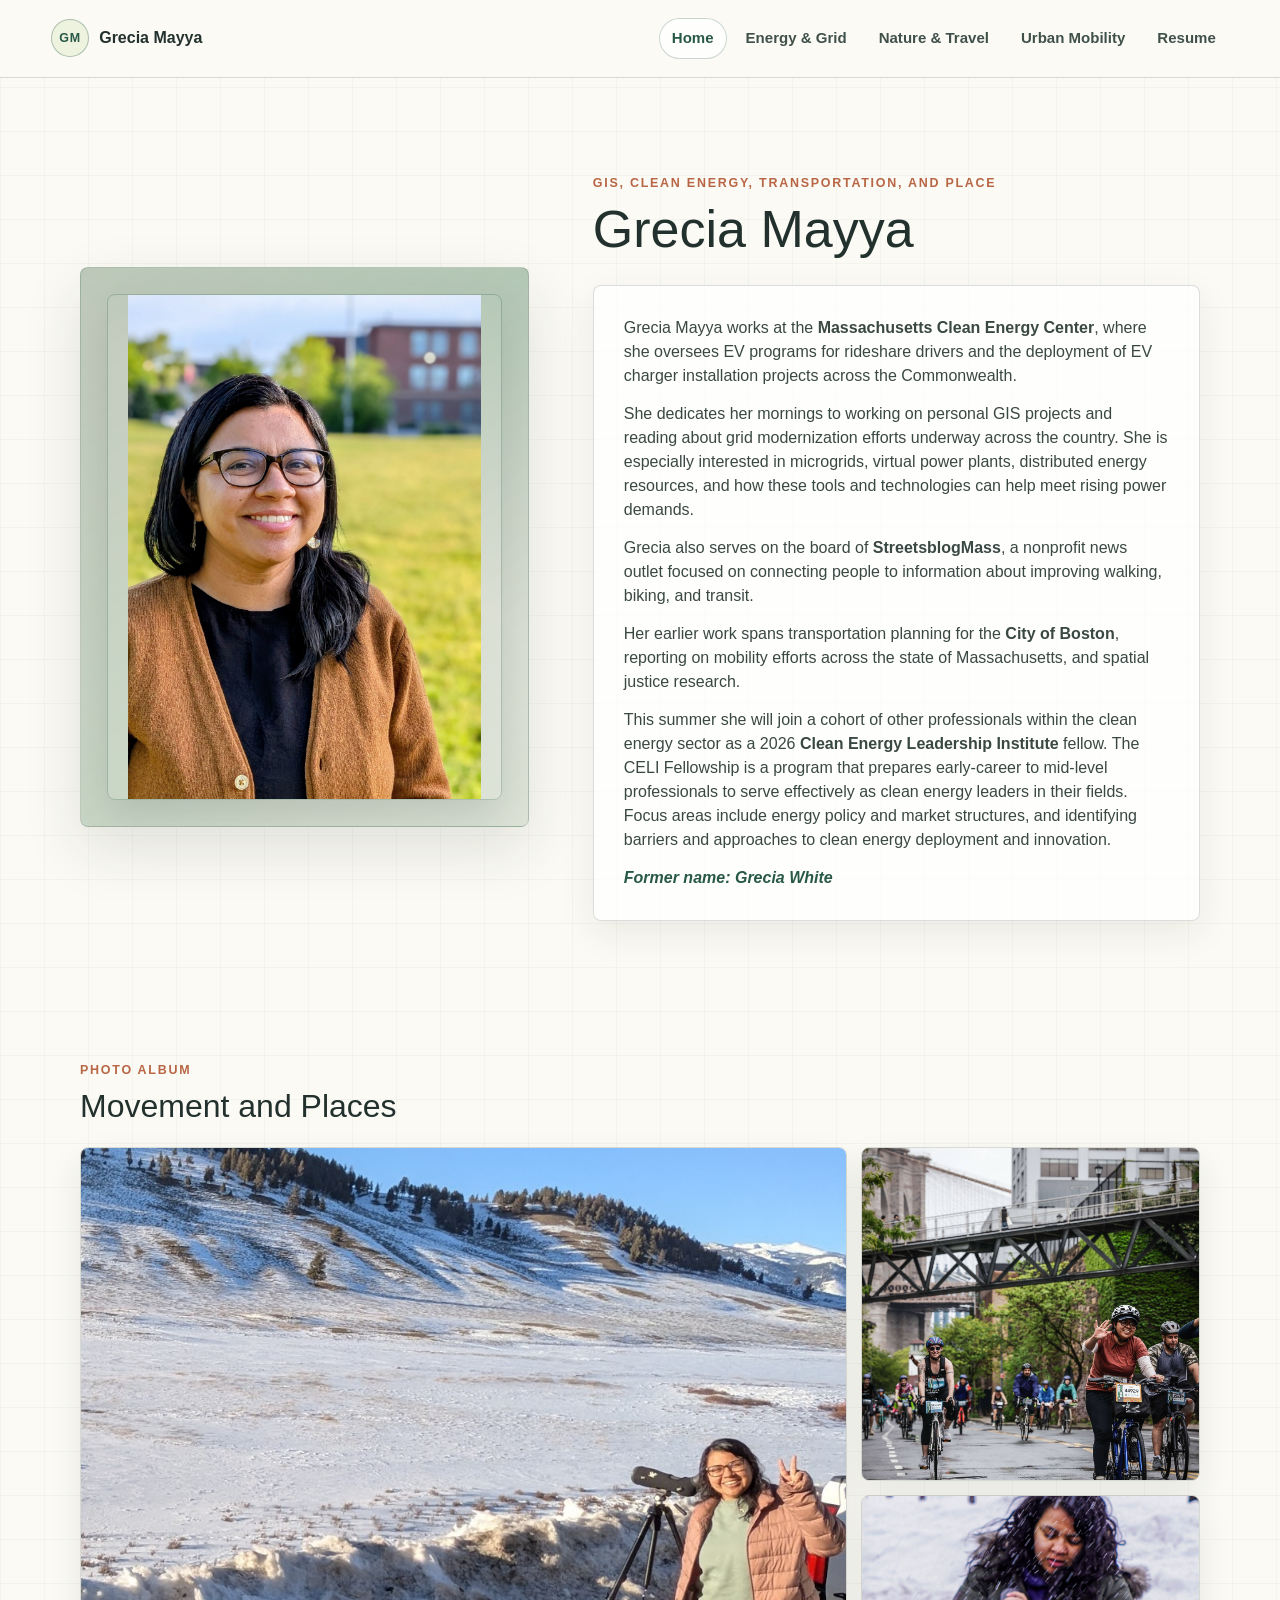
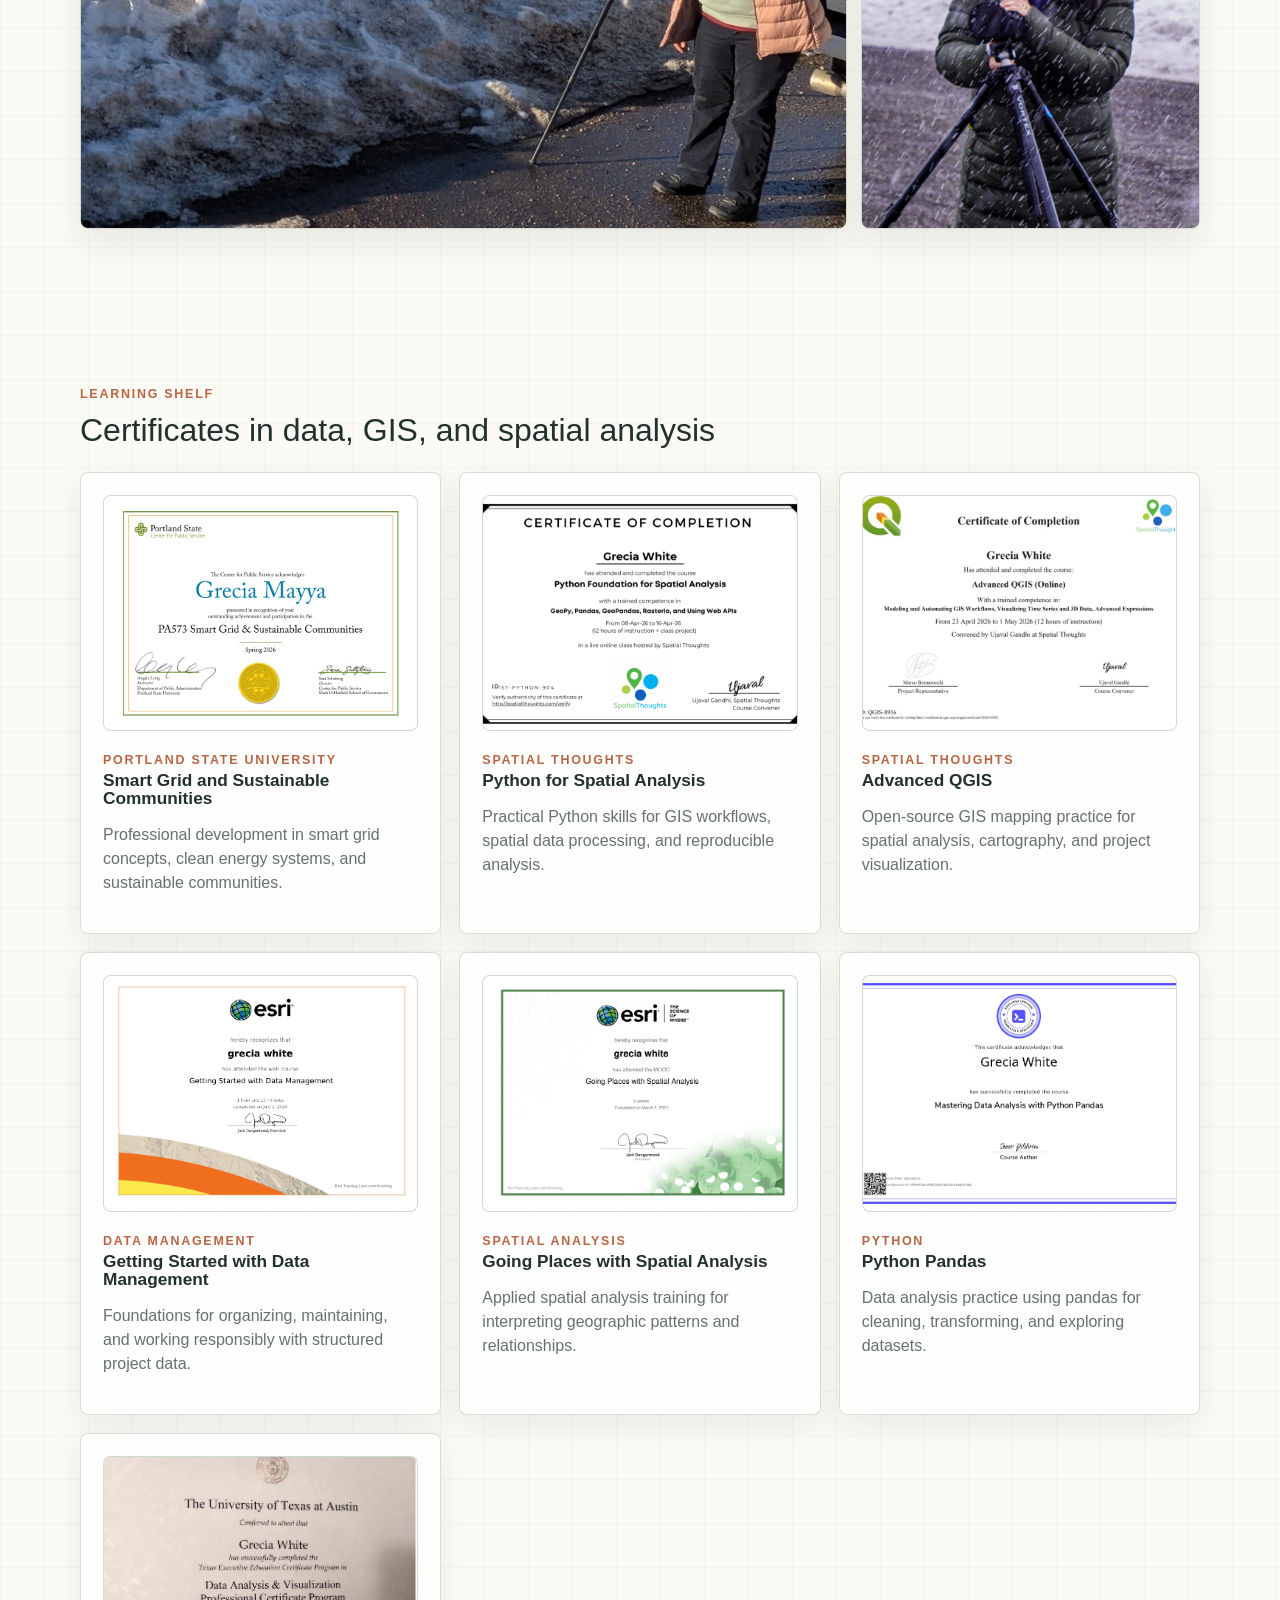
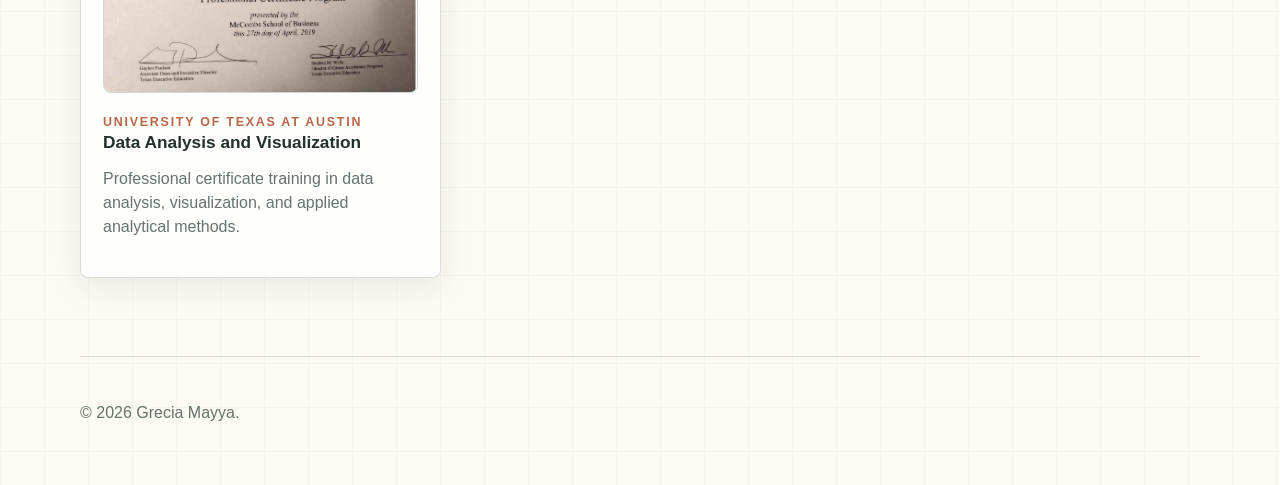
==== commit d64c56ab: "urban mobility-update-documentary" ====
--- a/index.html
+++ b/index.html
@@ -18,8 +18,8 @@
       </a>
       <nav class="site-nav" aria-label="Primary navigation">
         <a class="active" href="index.html">Home</a>
+        <a href="energy-grid.html">Energy &amp; Grid</a>
         <a href="nature-travel.html">Nature &amp; Travel</a>
-        <a href="energy-grid.html">Energy &amp; Grid</a>
         <a href="urban-mobility.html">Urban Mobility</a>
         <a href="resume.html">Resume</a>
       </nav>
--- a/styles.css
+++ b/styles.css
@@ -681,6 +681,18 @@
   border-color: rgba(47, 82, 104, 0.18);
 }
 
+.energy-paper-preview {
+  float: left;
+  width: min(34%, 260px);
+  margin: 0 22px 12px 0;
+}
+
+.energy-article::after {
+  content: "";
+  display: block;
+  clear: both;
+}
+
 .resume-layout {
   display: grid;
   grid-template-columns: minmax(0, 1fr) 320px;
@@ -777,6 +789,15 @@
   color: var(--muted);
 }
 
+.mobility-page .simple-item h3,
+.mobility-page .simple-item strong {
+  color: var(--forest);
+}
+
+.mobility-page .simple-item p {
+  color: var(--ink);
+}
+
 .simple-item .text-link {
   display: inline-flex;
   margin-top: 10px;
@@ -898,6 +919,13 @@
     grid-row: auto;
   }
 
+  .energy-paper-preview {
+    float: none;
+    width: 100%;
+    max-width: 360px;
+    margin: 0 auto 16px;
+  }
+
   .feature-grid,
   .media-grid,
   .focus-grid,
